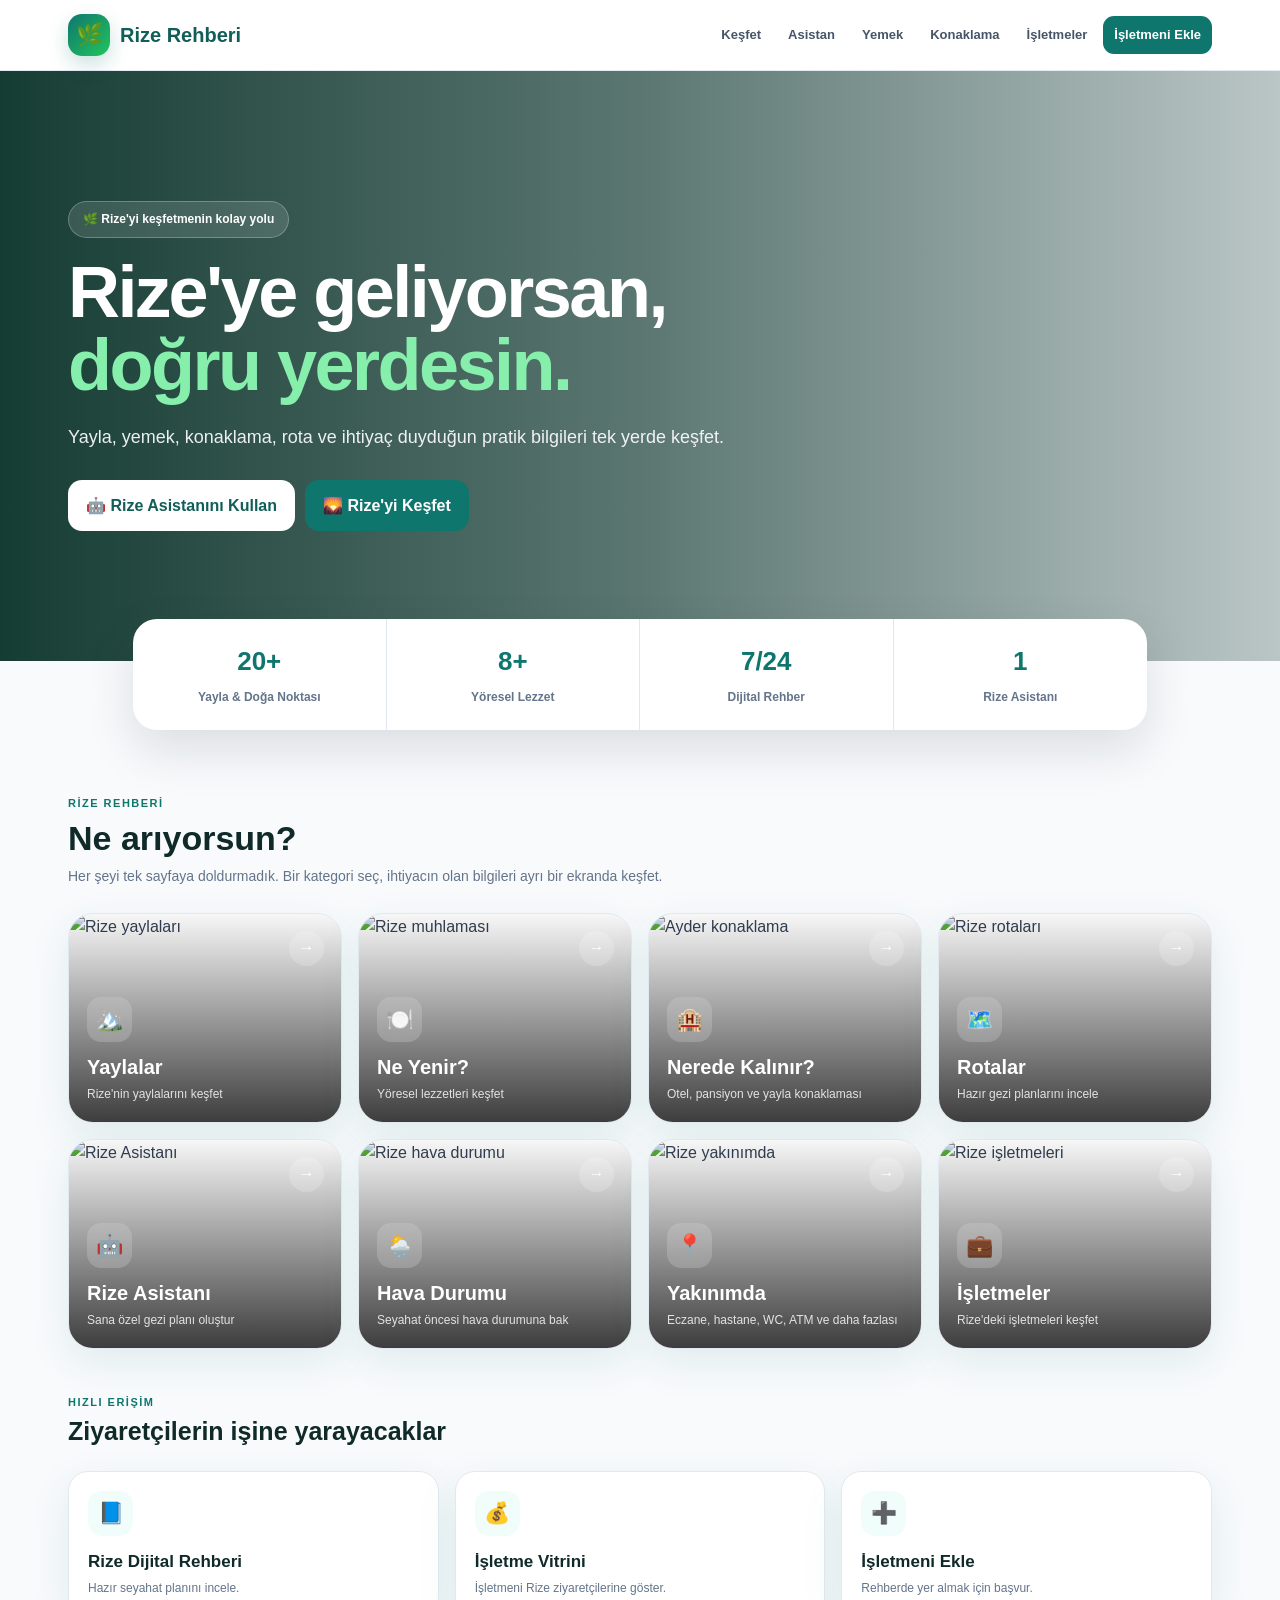
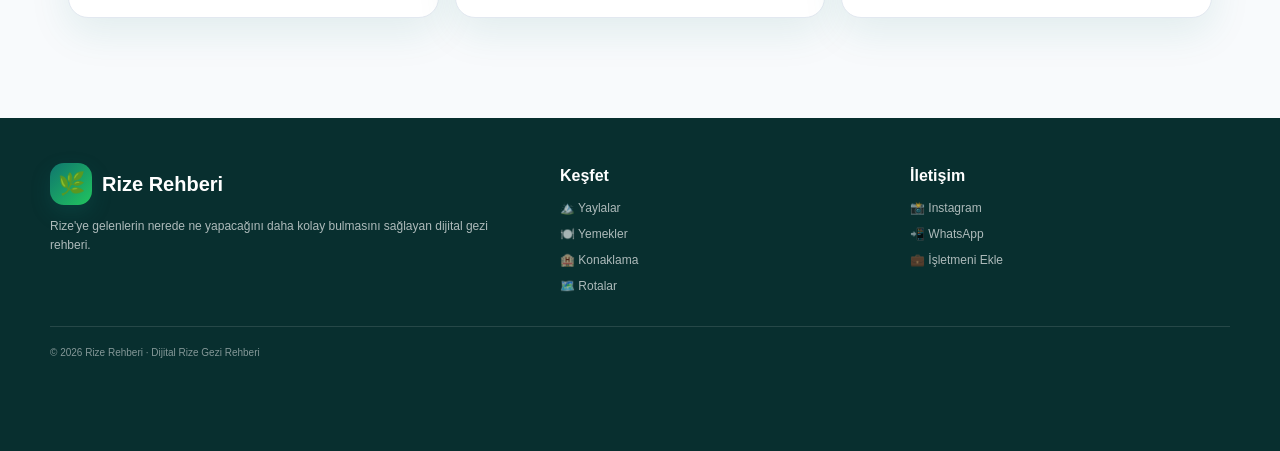
==== rize.html @ 08ef0ce2 "Upgrade Rize Asistanı to version 3.0" ====
<!DOCTYPE html>
<html lang="tr">
<head>
  <!-- Google Analytics -->
<script async src="https://www.googletagmanager.com/gtag/js?id=G-T294CFYSNF"></script>
<script>
  window.dataLayer = window.dataLayer || [];
  function gtag(){dataLayer.push(arguments);}
  gtag('js', new Date());

  gtag('config', 'G-T294CFYSNF');
</script>
<!-- Google Analytics Son -->
<meta charset="UTF-8">
<meta name="viewport" content="width=device-width, initial-scale=1.0, maximum-scale=1.0, user-scalable=no">
<meta name="theme-color" content="#0f766e">
<meta name="description" content="Rize Rehberi - Yaylalar, yöresel yemekler, konaklama, rotalar, hava durumu ve Rize Asistanı.">
<title>Rize Rehberi | Rize'yi Keşfet</title>

<style>
:root{
  --green:#0f766e;
  --green2:#115e59;
  --green3:#14b8a6;
  --light:#f0fdfa;
  --dark:#102a2a;
  --text:#334155;
  --muted:#64748b;
  --white:#fff;
  --orange:#f59e0b;
  --red:#ef4444;
  --blue:#2563eb;
  --border:#e2e8f0;
  --shadow:0 14px 40px rgba(15,118,110,.10);
  --shadow2:0 20px 60px rgba(15,23,42,.15);
  --radius:24px;
}

*{
  box-sizing:border-box;
  margin:0;
  padding:0;
}

html,
body{
  width:100%;
  max-width:100%;
  overflow-x:hidden;
  scroll-behavior:smooth;
}

body{
  font-family:Inter,Arial,Helvetica,sans-serif;
  background:#f8fafc;
  color:var(--text);
  line-height:1.6;
}

img{
  max-width:100%;
  display:block;
}

button,
input,
select,
textarea{
  font:inherit;
}

button{
  cursor:pointer;
}

a{
  text-decoration:none;
  color:inherit;
}

/* ================= HEADER ================= */

.header{
  position:sticky;
  top:0;
  z-index:1000;
  background:rgba(255,255,255,.96);
  backdrop-filter:blur(16px);
  border-bottom:1px solid rgba(226,232,240,.9);
}

.nav{
  max-width:1180px;
  margin:auto;
  min-height:70px;
  padding:0 18px;
  display:flex;
  align-items:center;
  justify-content:space-between;
  gap:15px;
}

.logo{
  display:flex;
  align-items:center;
  gap:10px;
  font-weight:900;
  font-size:20px;
  color:var(--green2);
  white-space:nowrap;
}

.logo-icon{
  width:42px;
  height:42px;
  border-radius:14px;
  display:grid;
  place-items:center;
  color:#fff;
  font-size:22px;
  background:linear-gradient(135deg,#0f766e,#22c55e);
  box-shadow:0 8px 20px rgba(15,118,110,.22);
}

.nav-links{
  display:flex;
  align-items:center;
  gap:5px;
}

.nav-links a{
  padding:9px 11px;
  border-radius:11px;
  font-size:13px;
  font-weight:800;
  color:#475569;
}

.nav-links a:hover{
  background:#f0fdfa;
  color:var(--green);
}

.nav-cta{
  background:var(--green)!important;
  color:#fff!important;
}

/* ================= HERO ================= */

.hero{
  min-height:590px;
  position:relative;
  display:flex;
  align-items:center;
  background:
    linear-gradient(90deg,rgba(2,44,34,.92),rgba(2,44,34,.64),rgba(2,44,34,.25)),
    url("https://commons.wikimedia.org/wiki/Special:FilePath/Rize-pokut-yaylas%C4%B1.jpg?width=1800")
    center/cover no-repeat;
  color:#fff;
}

.hero-inner{
  width:100%;
  max-width:1180px;
  margin:auto;
  padding:85px 18px;
}

.hero-content{
  max-width:760px;
}

.hero-badge{
  display:inline-flex;
  align-items:center;
  gap:8px;
  background:rgba(255,255,255,.13);
  border:1px solid rgba(255,255,255,.25);
  padding:8px 14px;
  border-radius:999px;
  font-size:12px;
  font-weight:900;
  margin-bottom:18px;
  backdrop-filter:blur(10px);
}

.hero h1{
  font-size:clamp(40px,6vw,72px);
  line-height:1.02;
  margin-bottom:20px;
  letter-spacing:-2.5px;
}

.hero h1 span{
  color:#86efac;
}

.hero p{
  font-size:18px;
  max-width:670px;
  color:rgba(255,255,255,.91);
  margin-bottom:28px;
}

.hero-buttons{
  display:flex;
  flex-wrap:wrap;
  gap:10px;
}

.btn{
  border:0;
  border-radius:14px;
  padding:13px 18px;
  font-weight:850;
  transition:.2s;
  display:inline-flex;
  align-items:center;
  justify-content:center;
  gap:7px;
}

.btn:hover{
  transform:translateY(-2px);
}

.btn-primary{
  background:#fff;
  color:var(--green2);
}

.btn-green{
  background:var(--green);
  color:#fff;
}

.btn-dark{
  background:#102a2a;
  color:#fff;
}

.btn-orange{
  background:var(--orange);
  color:#fff;
}

.btn-blue{
  background:var(--blue);
  color:#fff;
}

.btn-outline{
  background:#fff;
  border:1px solid var(--border);
  color:#334155;
}

.btn-small{
  padding:9px 12px;
  font-size:12px;
  border-radius:10px;
}

/* ================= STATS ================= */

.stats{
  max-width:1050px;
  margin:-42px auto 0;
  position:relative;
  z-index:5;
  padding:0 18px;
}

.stats-grid{
  display:grid;
  grid-template-columns:repeat(4,1fr);
  background:#fff;
  border-radius:24px;
  box-shadow:0 20px 50px rgba(15,23,42,.12);
  overflow:hidden;
}

.stat{
  padding:22px 15px;
  text-align:center;
  border-right:1px solid var(--border);
}

.stat:last-child{
  border-right:0;
}

.stat strong{
  display:block;
  font-size:26px;
  color:var(--green);
}

.stat span{
  font-size:12px;
  color:var(--muted);
  font-weight:750;
}

/* ================= MAIN ================= */

.main{
  max-width:1180px;
  margin:auto;
  padding:65px 18px 100px;
}

.section-head{
  margin-bottom:25px;
}

.kicker{
  color:var(--green);
  font-weight:900;
  text-transform:uppercase;
  letter-spacing:1.5px;
  font-size:11px;
  margin-bottom:7px;
}

.section-title{
  font-size:34px;
  line-height:1.1;
  color:var(--dark);
  margin-bottom:8px;
}

.section-subtitle{
  color:var(--muted);
  max-width:700px;
  font-size:14px;
}

/* ================= CATEGORY DASHBOARD ================= */

.category-grid{
  display:grid;
  grid-template-columns:repeat(4,1fr);
  gap:16px;
}

.category-card{
  position:relative;
  min-height:210px;
  border:1px solid var(--border);
  background:#fff;
  border-radius:25px;
  overflow:hidden;
  cursor:pointer;
  box-shadow:var(--shadow);
  transition:.25s;
}

.category-card:hover{
  transform:translateY(-5px);
  box-shadow:var(--shadow2);
}

.category-card-image{
  position:absolute;
  inset:0;
}

.category-card-image img{
  width:100%;
  height:100%;
  object-fit:cover;
  transition:.4s;
}

.category-card:hover img{
  transform:scale(1.05);
}

.category-overlay{
  position:absolute;
  inset:0;
  background:linear-gradient(
    180deg,
    rgba(0,0,0,.03),
    rgba(0,0,0,.76)
  );
}

.category-content{
  position:absolute;
  left:18px;
  right:18px;
  bottom:17px;
  color:#fff;
  z-index:2;
}

.category-icon{
  width:45px;
  height:45px;
  border-radius:14px;
  display:grid;
  place-items:center;
  background:rgba(255,255,255,.17);
  backdrop-filter:blur(8px);
  font-size:22px;
  margin-bottom:9px;
}

.category-content h3{
  font-size:20px;
  margin-bottom:2px;
}

.category-content p{
  font-size:12px;
  color:rgba(255,255,255,.83);
}

.category-arrow{
  position:absolute;
  right:17px;
  top:17px;
  width:35px;
  height:35px;
  border-radius:50%;
  display:grid;
  place-items:center;
  background:rgba(255,255,255,.18);
  color:#fff;
  z-index:3;
}

/* ================= QUICK CARDS ================= */

.quick-grid{
  display:grid;
  grid-template-columns:repeat(3,1fr);
  gap:16px;
  margin-top:16px;
}

.quick-card{
  background:#fff;
  border:1px solid var(--border);
  border-radius:20px;
  padding:19px;
  cursor:pointer;
  box-shadow:var(--shadow);
  transition:.2s;
}

.quick-card:hover{
  transform:translateY(-3px);
}

.quick-icon{
  width:45px;
  height:45px;
  border-radius:14px;
  display:grid;
  place-items:center;
  background:var(--light);
  font-size:21px;
  margin-bottom:12px;
}

.quick-card h3{
  color:var(--dark);
  font-size:17px;
  margin-bottom:4px;
}

.quick-card p{
  color:var(--muted);
  font-size:12px;
}

/* ================= MODAL ================= */

.modal{
  display:none;
  position:fixed;
  inset:0;
  z-index:5000;
  background:rgba(2,6,23,.76);
  padding:18px;
  align-items:center;
  justify-content:center;
}

.modal.active{
  display:flex;
}

.modal-box{
  width:min(1050px,100%);
  max-height:92vh;
  overflow:auto;
  background:#f8fafc;
  border-radius:28px;
  position:relative;
  box-shadow:0 30px 100px rgba(0,0,0,.3);
}

.modal-top{
  position:sticky;
  top:0;
  z-index:10;
  background:rgba(255,255,255,.96);
  backdrop-filter:blur(12px);
  border-bottom:1px solid var(--border);
  padding:15px 18px;
  display:flex;
  align-items:center;
  justify-content:space-between;
  gap:10px;
}

.modal-top-left{
  display:flex;
  align-items:center;
  gap:10px;
}

.modal-top h2{
  color:var(--dark);
  font-size:20px;
}

.modal-close{
  width:40px;
  height:40px;
  border:0;
  background:#f1f5f9;
  border-radius:50%;
  font-size:21px;
}

.modal-back{
  width:40px;
  height:40px;
  border:0;
  background:var(--light);
  color:var(--green2);
  border-radius:50%;
  font-size:18px;
}

.modal-content{
  padding:25px;
}

.modal-intro{
  margin-bottom:20px;
}

.modal-intro p{
  color:var(--muted);
  font-size:13px;
}

/* ================= INNER GRIDS ================= */

.inner-grid{
  display:grid;
  grid-template-columns:repeat(3,1fr);
  gap:16px;
}

.inner-grid.four{
  grid-template-columns:repeat(4,1fr);
}

.item-card{
  background:#fff;
  border:1px solid var(--border);
  border-radius:20px;
  overflow:hidden;
  box-shadow:0 8px 25px rgba(15,23,42,.06);
  cursor:pointer;
  transition:.22s;
}

.item-card:hover{
  transform:translateY(-3px);
  box-shadow:0 15px 35px rgba(15,23,42,.11);
}

.item-image{
  height:185px;
  background:#e2e8f0;
  overflow:hidden;
}

.item-image img{
  width:100%;
  height:100%;
  object-fit:cover;
}

.item-body{
  padding:15px;
}

.item-location{
  color:var(--green);
  font-weight:850;
  font-size:11px;
  margin-bottom:3px;
}

.item-title{
  color:var(--dark);
  font-size:17px;
  font-weight:900;
  margin-bottom:5px;
}

.item-text{
  color:var(--muted);
  font-size:12px;
}

.item-meta{
  display:flex;
  flex-wrap:wrap;
  gap:6px;
  margin-top:10px;
}

.tag{
  display:inline-flex;
  align-items:center;
  gap:4px;
  padding:5px 8px;
  border-radius:999px;
  background:#f0fdfa;
  color:var(--green2);
  font-size:10px;
  font-weight:850;
}

.item-button{
  margin-top:12px;
}

/* ================= DETAIL ================= */

.detail-image{
  width:100%;
  height:390px;
  object-fit:cover;
  border-radius:20px;
  margin-bottom:20px;
}

.detail-title{
  font-size:31px;
  color:var(--dark);
  line-height:1.1;
  margin-bottom:7px;
}

.detail-location{
  color:var(--green);
  font-weight:850;
  font-size:13px;
  margin-bottom:15px;
}

.detail-text{
  color:var(--muted);
  font-size:14px;
  margin-bottom:15px;
}

.detail-box{
  background:#f8fafc;
  border:1px solid var(--border);
  border-radius:17px;
  padding:15px;
  margin:15px 0;
}

.detail-box strong{
  display:block;
  color:var(--dark);
  margin-bottom:4px;
}

.detail-box span{
  color:var(--muted);
  font-size:13px;
}

.detail-actions{
  display:flex;
  flex-wrap:wrap;
  gap:9px;
  margin-top:18px;
}

/* ================= ASSISTANT ================= */

.assistant-wrap{
  background:linear-gradient(135deg,#062e2a,#115e59);
  border-radius:24px;
  padding:25px;
  color:#fff;
}

.assistant-head{
  display:flex;
  align-items:center;
  gap:13px;
  margin-bottom:22px;
}

.ai-icon{
  width:55px;
  height:55px;
  border-radius:18px;
  background:#fff;
  color:var(--green);
  display:grid;
  place-items:center;
  font-size:24px;
}

.assistant-head h3{
  font-size:23px;
}

.assistant-head p{
  color:rgba(255,255,255,.72);
  font-size:12px;
}

.assistant-step{
  display:none;
}

.assistant-step.active{
  display:block;
}

.assistant-step h4{
  font-size:20px;
  margin-bottom:15px;
}

.choice-grid{
  display:grid;
  grid-template-columns:repeat(3,1fr);
  gap:9px;
}

.choice{
  border:1px solid rgba(255,255,255,.18);
  background:rgba(255,255,255,.07);
  color:#fff;
  border-radius:14px;
  padding:14px;
  text-align:left;
  font-weight:800;
}

.choice:hover,
.choice.selected{
  background:#fff;
  color:var(--green2);
}

.assistant-controls{
  display:flex;
  justify-content:space-between;
  gap:10px;
  margin-top:20px;
}

.result-box{
  background:#fff;
  color:var(--text);
  border-radius:20px;
  padding:20px;
}

.result-box h4{
  color:var(--green2);
  font-size:21px;
  margin-bottom:8px;
}

.result-list{
  display:grid;
  gap:9px;
  margin:15px 0;
}

.result-item{
  padding:12px 14px;
  background:#f8fafc;
  border-radius:12px;
  border-left:4px solid var(--green);
}

.result-item strong{
  display:block;
  color:var(--dark);
  margin-bottom:2px;
}

.result-item span{
  color:var(--muted);
  font-size:12px;
}

/* ================= ROUTES ================= */

.route-grid{
  display:grid;
  grid-template-columns:repeat(3,1fr);
  gap:15px;
}

.route-card{
  background:#fff;
  border:1px solid var(--border);
  border-radius:20px;
  padding:20px;
  cursor:pointer;
  transition:.2s;
  box-shadow:var(--shadow);
}

.route-card:hover{
  transform:translateY(-3px);
}

.route-icon{
  width:52px;
  height:52px;
  border-radius:16px;
  background:var(--light);
  display:grid;
  place-items:center;
  font-size:25px;
  margin-bottom:13px;
}

.route-card h3{
  color:var(--dark);
  font-size:18px;
  margin-bottom:5px;
}

.route-card p{
  color:var(--muted);
  font-size:12px;
}

/* ================= WEATHER ================= */

.weather-box{
  background:#fff;
  border:1px solid var(--border);
  border-radius:22px;
  padding:22px;
}

.weather-current{
  display:flex;
  align-items:center;
  justify-content:space-between;
  gap:20px;
  margin-bottom:18px;
}

.weather-temp{
  font-size:50px;
  font-weight:900;
  color:var(--green);
}

.weather-days{
  display:grid;
  grid-template-columns:repeat(7,1fr);
  gap:7px;
}

.weather-day{
  background:#f8fafc;
  border-radius:13px;
  padding:12px 6px;
  text-align:center;
  font-size:11px;
}

.weather-day strong{
  display:block;
  font-size:17px;
  color:var(--dark);
}

/* ================= BUSINESS ================= */

.business-grid{
  display:grid;
  grid-template-columns:repeat(3,1fr);
  gap:15px;
}

.business-card{
  background:#fff;
  border:1px solid var(--border);
  border-radius:20px;
  padding:19px;
  cursor:pointer;
  position:relative;
  transition:.2s;
}

.business-card:hover{
  transform:translateY(-3px);
}

.business-badge{
  position:absolute;
  top:13px;
  right:13px;
  background:#fef3c7;
  color:#92400e;
  padding:5px 8px;
  border-radius:999px;
  font-size:9px;
  font-weight:900;
}

.business-logo{
  width:58px;
  height:58px;
  border-radius:17px;
  display:grid;
  place-items:center;
  background:#ccfbf1;
  font-size:25px;
  margin-bottom:12px;
}

.business-card h3{
  color:var(--dark);
  font-size:18px;
  margin-bottom:4px;
}

.business-card p{
  color:var(--muted);
  font-size:12px;
}

/* ================= PRICING ================= */

.pricing{
  display:grid;
  grid-template-columns:repeat(3,1fr);
  gap:15px;
}

.price-card{
  background:#fff;
  border:1px solid var(--border);
  border-radius:22px;
  padding:24px;
  position:relative;
  box-shadow:var(--shadow);
}

.price-card.featured{
  border:2px solid var(--green);
}

.price-badge{
  position:absolute;
  top:-11px;
  right:17px;
  background:var(--green);
  color:#fff;
  padding:5px 11px;
  border-radius:999px;
  font-size:9px;
  font-weight:900;
}

.price-name{
  font-size:20px;
  font-weight:900;
  color:var(--dark);
}

.price{
  font-size:35px;
  font-weight:900;
  color:var(--green);
  margin:8px 0;
}

.price small{
  font-size:12px;
  color:var(--muted);
}

.price-description{
  color:var(--muted);
  font-size:12px;
}

.price-list{
  list-style:none;
  margin:17px 0;
}

.price-list li{
  padding:7px 0;
  border-bottom:1px solid #f1f5f9;
  font-size:12px;
}

.price-list li::before{
  content:"✓";
  color:var(--green);
  font-weight:900;
  margin-right:7px;
}

/* ================= BUSINESS FORM ================= */

.form-box{
  background:#fff;
  border-radius:22px;
  padding:23px;
  border:1px solid var(--border);
}

.form-grid{
  display:grid;
  grid-template-columns:1fr 1fr;
  gap:13px;
}

.form-group{
  display:flex;
  flex-direction:column;
  gap:5px;
}

.form-group.full{
  grid-column:1/-1;
}

.form-group label{
  font-size:12px;
  font-weight:850;
  color:#475569;
}

.form-group input,
.form-group select,
.form-group textarea{
  width:100%;
  border:1px solid var(--border);
  border-radius:11px;
  padding:11px 13px;
  outline:none;
  background:#fff;
}

.form-group input:focus,
.form-group select:focus,
.form-group textarea:focus{
  border-color:var(--green);
  box-shadow:0 0 0 3px rgba(15,118,110,.08);
}

.form-note{
  background:#f0fdfa;
  color:#115e59;
  border-radius:12px;
  padding:11px 13px;
  font-size:11px;
  margin-bottom:16px;
}

/* ================= NEARBY ================= */

.nearby-box{
  background:#fff;
  border-radius:22px;
  padding:22px;
  border:1px solid var(--border);
}

.nearby-actions{
  display:flex;
  flex-wrap:wrap;
  gap:8px;
  margin:17px 0;
}

.nearby-results{
  display:grid;
  grid-template-columns:repeat(3,1fr);
  gap:10px;
}

.nearby-item{
  padding:14px;
  background:#f8fafc;
  border-radius:15px;
}

.nearby-item strong{
  display:block;
  color:var(--dark);
  font-size:13px;
}

.nearby-item span{
  font-size:11px;
  color:var(--muted);
}

/* ================= DIGITAL ================= */

.digital-box{
  background:linear-gradient(135deg,#fff7ed,#fffbeb);
  border:1px solid #fed7aa;
  border-radius:22px;
  padding:22px;
}

.digital-cover{
  min-height:270px;
  border-radius:18px;
  display:flex;
  flex-direction:column;
  justify-content:flex-end;
  padding:25px;
  color:#fff;
  background:
    linear-gradient(180deg,rgba(0,0,0,.05),rgba(0,0,0,.75)),
    url("https://commons.wikimedia.org/wiki/Special:FilePath/Elevit%20Yaylas%C4%B1.jpg?width=1200")
    center/cover;
}

.digital-cover strong{
  font-size:27px;
  line-height:1.05;
}

.digital-info{
  padding-top:20px;
}

.digital-info h3{
  color:var(--dark);
  font-size:25px;
  margin-bottom:7px;
}

.digital-info p{
  color:var(--muted);
  font-size:13px;
}

.digital-features{
  display:grid;
  grid-template-columns:1fr 1fr;
  gap:8px;
  margin:15px 0;
}

.digital-feature{
  background:#fff;
  border-radius:11px;
  padding:10px;
  font-size:11px;
  font-weight:800;
}

/* ================= FOOTER ================= */

.footer{
  background:#082f2f;
  color:#fff;
  padding:45px 18px 90px;
}

.footer-inner{
  max-width:1180px;
  margin:auto;
  display:grid;
  grid-template-columns:1.5fr 1fr 1fr;
  gap:30px;
}

.footer h3{
  margin-bottom:10px;
  font-size:16px;
}

.footer p,
.footer a{
  color:rgba(255,255,255,.67);
  font-size:12px;
}

.footer-links{
  display:grid;
  gap:7px;
}

.footer-bottom{
  max-width:1180px;
  margin:30px auto 0;
  padding-top:18px;
  border-top:1px solid rgba(255,255,255,.12);
  color:rgba(255,255,255,.5);
  font-size:10px;
}

/* ================= TOAST ================= */

.toast{
  position:fixed;
  left:50%;
  bottom:85px;
  transform:translate(-50%,25px);
  background:#102a2a;
  color:#fff;
  padding:12px 17px;
  border-radius:13px;
  z-index:7000;
  opacity:0;
  pointer-events:none;
  transition:.3s;
  font-size:12px;
  font-weight:750;
  max-width:90%;
  text-align:center;
}

.toast.show{
  opacity:1;
  transform:translate(-50%,0);
}

/* ================= MOBILE NAV ================= */

.mobile-nav{
  display:none;
  position:fixed;
  bottom:0;
  left:0;
  right:0;
  z-index:4000;
  background:rgba(255,255,255,.97);
  border-top:1px solid var(--border);
  box-shadow:0 -8px 25px rgba(15,23,42,.08);
  padding:7px 5px calc(7px + env(safe-area-inset-bottom));
}

.mobile-nav a{
  flex:1;
  text-align:center;
  color:#64748b;
  font-size:9px;
  font-weight:850;
}

.mobile-nav span{
  display:block;
  font-size:19px;
  line-height:22px;
}

/* ================= RESPONSIVE ================= */

@media(max-width:1000px){

  .category-grid{
    grid-template-columns:repeat(2,1fr);
  }

  .inner-grid,
  .inner-grid.four{
    grid-template-columns:repeat(2,1fr);
  }

  .route-grid{
    grid-template-columns:repeat(2,1fr);
  }

  .pricing{
    grid-template-columns:1fr;
  }

  .business-grid{
    grid-template-columns:repeat(2,1fr);
  }

  .nearby-results{
    grid-template-columns:repeat(2,1fr);
  }
}

@media(max-width:760px){

  .nav{
    min-height:62px;
    padding:0 13px;
  }

  .logo{
    font-size:17px;
  }

  .logo-icon{
    width:36px;
    height:36px;
    border-radius:11px;
  }

  .nav-links{
    display:none;
  }

  .hero{
    min-height:545px;
    background-position:center;
  }

  .hero-inner{
    padding:60px 17px;
  }

  .hero h1{
    font-size:42px;
    letter-spacing:-1.5px;
  }

  .hero p{
    font-size:15px;
  }

  .hero-buttons{
    display:grid;
    grid-template-columns:1fr;
  }

  .stats{
    margin:-32px 10px 0;
    padding:0;
  }

  .stats-grid{
    grid-template-columns:1fr 1fr;
  }

  .stat{
    padding:16px 7px;
  }

  .stat:nth-child(2){
    border-right:0;
  }

  .stat strong{
    font-size:22px;
  }

  .main{
    padding:50px 13px 90px;
  }

  .section-title{
    font-size:27px;
  }

  .category-grid{
    grid-template-columns:1fr 1fr;
    gap:10px;
  }

  .category-card{
    min-height:180px;
    border-radius:20px;
  }

  .category-content{
    left:13px;
    right:13px;
    bottom:13px;
  }

  .category-icon{
    width:39px;
    height:39px;
    border-radius:12px;
    font-size:19px;
  }

  .category-content h3{
    font-size:16px;
  }

  .category-content p{
    font-size:10px;
  }

  .category-arrow{
    width:31px;
    height:31px;
    top:11px;
    right:11px;
  }

  .quick-grid{
    grid-template-columns:1fr;
  }

  .modal{
    padding:0;
    align-items:flex-end;
  }

  .modal-box{
    width:100%;
    max-height:94vh;
    border-radius:25px 25px 0 0;
  }

  .modal-content{
    padding:17px;
  }

  .inner-grid,
  .inner-grid.four{
    grid-template-columns:1fr;
  }

  .route-grid{
    grid-template-columns:1fr;
  }

  .business-grid{
    grid-template-columns:1fr;
  }

  .nearby-results{
    grid-template-columns:1fr;
  }

  .detail-image{
    height:245px;
  }

  .detail-title{
    font-size:26px;
  }

  .choice-grid{
    grid-template-columns:1fr 1fr;
  }

  .assistant-wrap{
    padding:18px;
    border-radius:20px;
  }

  .weather-days{
    display:flex;
    overflow-x:auto;
  }

  .weather-day{
    min-width:80px;
  }

  .form-grid{
    grid-template-columns:1fr;
  }

  .form-group.full{
    grid-column:auto;
  }

  .digital-features{
    grid-template-columns:1fr;
  }

  .footer-inner{
    grid-template-columns:1fr;
  }

  .mobile-nav{
    display:flex;
  }

  body{
    padding-bottom:68px;
  }
}

@media(max-width:400px){

  .hero h1{
    font-size:37px;
  }

  .category-grid{
    grid-template-columns:1fr 1fr;
  }

  .category-card{
    min-height:165px;
  }

  .choice-grid{
    grid-template-columns:1fr;
  }

  .btn{
    width:100%;
  }

  .detail-actions .btn{
    width:auto;
    flex:1;
  }
}
</style>
</head>

<body>

<!-- ================= HEADER ================= -->

<header class="header">

  <nav class="nav">

    <a href="#" class="logo" onclick="goHome(event)">
      <span class="logo-icon">🌿</span>
      <span>Rize Rehberi</span>
    </a>

    <div class="nav-links">

      <a href="#" onclick="openPanel('discover',event)">Keşfet</a>
      <a href="#" onclick="openPanel('assistant',event)">Asistan</a>
      <a href="#" onclick="openPanel('food',event)">Yemek</a>
      <a href="#" onclick="openPanel('stay',event)">Konaklama</a>
      <a href="#" onclick="openPanel('business',event)">İşletmeler</a>
      <a href="#" class="nav-cta" onclick="openPanel('addBusiness',event)">
        İşletmeni Ekle
      </a>

    </div>

  </nav>

</header>


<!-- ================= HERO ================= -->

<section class="hero">

  <div class="hero-inner">

    <div class="hero-content">

      <div class="hero-badge">
        🌿 Rize'yi keşfetmenin kolay yolu
      </div>

      <h1>
        Rize'ye geliyorsan,
        <span>doğru yerdesin.</span>
      </h1>

      <p>
        Yayla, yemek, konaklama, rota ve ihtiyaç duyduğun
        pratik bilgileri tek yerde keşfet.
      </p>

      <div class="hero-buttons">

        <button class="btn btn-primary" onclick="openPanel('assistant')">
          🤖 Rize Asistanını Kullan
        </button>

        <button class="btn btn-green" onclick="openPanel('discover')">
          🌄 Rize'yi Keşfet
        </button>

      </div>

    </div>

  </div>

</section>


<!-- ================= STATS ================= -->

<div class="stats">

  <div class="stats-grid">

    <div class="stat">
      <strong>20+</strong>
      <span>Yayla & Doğa Noktası</span>
    </div>

    <div class="stat">
      <strong>8+</strong>
      <span>Yöresel Lezzet</span>
    </div>

    <div class="stat">
      <strong>7/24</strong>
      <span>Dijital Rehber</span>
    </div>

    <div class="stat">
      <strong>1</strong>
      <span>Rize Asistanı</span>
    </div>

  </div>

</div>


<!-- ================= ANA SAYFA ================= -->

<main class="main">

  <div class="section-head">

    <div class="kicker">Rize Rehberi</div>

    <h2 class="section-title">
      Ne arıyorsun?
    </h2>

    <p class="section-subtitle">
      Her şeyi tek sayfaya doldurmadık. Bir kategori seç,
      ihtiyacın olan bilgileri ayrı bir ekranda keşfet.
    </p>

  </div>


  <!-- ANA KATEGORİLER -->

  <div class="category-grid">

    <div class="category-card" onclick="openPanel('discover')">

      <div class="category-card-image">
        <img
          src="https://commons.wikimedia.org/wiki/Special:FilePath/Rize-pokut-yaylas%C4%B1.jpg?width=1200"
          alt="Rize yaylaları"
        >
      </div>

      <div class="category-overlay"></div>

      <div class="category-arrow">→</div>

      <div class="category-content">

        <div class="category-icon">🏔️</div>

        <h3>Yaylalar</h3>

        <p>
          Rize'nin yaylalarını keşfet
        </p>

      </div>

    </div>


    <div class="category-card" onclick="openPanel('food')">

      <div class="category-card-image">
        <img
          src="https://commons.wikimedia.org/wiki/Special:FilePath/Rize%20Muhlamas%C4%B1.jpg?width=1200"
          alt="Rize muhlaması"
        >
      </div>

      <div class="category-overlay"></div>

      <div class="category-arrow">→</div>

      <div class="category-content">

        <div class="category-icon">🍽️</div>

        <h3>Ne Yenir?</h3>

        <p>
          Yöresel lezzetleri keşfet
        </p>

      </div>

    </div>


    <div class="category-card" onclick="openPanel('stay')">

      <div class="category-card-image">
        <img
          src="https://commons.wikimedia.org/wiki/Special:FilePath/2024-02-25%20Ayder%201.jpg?width=1200"
          alt="Ayder konaklama"
        >
      </div>

      <div class="category-overlay"></div>

      <div class="category-arrow">→</div>

      <div class="category-content">

        <div class="category-icon">🏨</div>

        <h3>Nerede Kalınır?</h3>

        <p>
          Otel, pansiyon ve yayla konaklaması
        </p>

      </div>

    </div>


    <div class="category-card" onclick="openPanel('routes')">

      <div class="category-card-image">
        <img
          src="https://commons.wikimedia.org/wiki/Special:FilePath/Elevit%20Yaylas%C4%B1.jpg?width=1200"
          alt="Rize rotaları"
        >
      </div>

      <div class="category-overlay"></div>

      <div class="category-arrow">→</div>

      <div class="category-content">

        <div class="category-icon">🗺️</div>

        <h3>Rotalar</h3>

        <p>
          Hazır gezi planlarını incele
        </p>

      </div>

    </div>


    <div class="category-card" onclick="openPanel('assistant')">

      <div class="category-card-image">
        <img
          src="https://commons.wikimedia.org/wiki/Special:FilePath/Amlakit.jpg?width=1200"
          alt="Rize Asistanı"
        >
      </div>

      <div class="category-overlay"></div>

      <div class="category-arrow">→</div>

      <div class="category-content">

        <div class="category-icon">🤖</div>

        <h3>Rize Asistanı</h3>

        <p>
          Sana özel gezi planı oluştur
        </p>

      </div>

    </div>


    <div class="category-card" onclick="openPanel('weather')">

      <div class="category-card-image">
        <img
          src="https://commons.wikimedia.org/wiki/Special:FilePath/Kavron%20G%C3%B6ller%20B%C3%B6lgesi.jpg?width=1200"
          alt="Rize hava durumu"
        >
      </div>

      <div class="category-overlay"></div>

      <div class="category-arrow">→</div>

      <div class="category-content">

        <div class="category-icon">🌦️</div>

        <h3>Hava Durumu</h3>

        <p>
          Seyahat öncesi hava durumuna bak
        </p>

      </div>

    </div>


    <div class="category-card" onclick="openPanel('nearby')">

      <div class="category-card-image">
        <img
          src="https://commons.wikimedia.org/wiki/Special:FilePath/2024-02-25%20Ayder%202.jpg?width=1200"
          alt="Rize yakınımda"
        >
      </div>

      <div class="category-overlay"></div>

      <div class="category-arrow">→</div>

      <div class="category-content">

        <div class="category-icon">📍</div>

        <h3>Yakınımda</h3>

        <p>
          Eczane, hastane, WC, ATM ve daha fazlası
        </p>

      </div>

    </div>


    <div class="category-card" onclick="openPanel('business')">

      <div class="category-card-image">
        <img
          src="https://commons.wikimedia.org/wiki/Special:FilePath/Sal%20Yaylas%C4%B1.jpg?width=1200"
          alt="Rize işletmeleri"
        >
      </div>

      <div class="category-overlay"></div>

      <div class="category-arrow">→</div>

      <div class="category-content">

        <div class="category-icon">💼</div>

        <h3>İşletmeler</h3>

        <p>
          Rize'deki işletmeleri keşfet
        </p>

      </div>

    </div>

  </div>


  <!-- HIZLI ERİŞİM -->

  <div style="margin-top:45px;">

    <div class="section-head">

      <div class="kicker">Hızlı erişim</div>

      <h2 class="section-title" style="font-size:25px;">
        Ziyaretçilerin işine yarayacaklar
      </h2>

    </div>

    <div class="quick-grid">

      <div class="quick-card" onclick="openPanel('digital')">

        <div class="quick-icon">📘</div>

        <h3>Rize Dijital Rehberi</h3>

        <p>
          Hazır seyahat planını incele.
        </p>

      </div>


      <div class="quick-card" onclick="openPanel('packages')">

        <div class="quick-icon">💰</div>

        <h3>İşletme Vitrini</h3>

        <p>
          İşletmeni Rize ziyaretçilerine göster.
        </p>

      </div>


      <div class="quick-card" onclick="openPanel('addBusiness')">

        <div class="quick-icon">➕</div>

        <h3>İşletmeni Ekle</h3>

        <p>
          Rehberde yer almak için başvur.
        </p>

      </div>

    </div>

  </div>

</main>


<!-- ================= FOOTER ================= -->

<footer class="footer">

  <div class="footer-inner">

    <div>

      <div class="logo" style="color:#fff;margin-bottom:12px;">
        <span class="logo-icon">🌿</span>
        <span>Rize Rehberi</span>
      </div>

      <p>
        Rize'ye gelenlerin nerede ne yapacağını daha kolay
        bulmasını sağlayan dijital gezi rehberi.
      </p>

    </div>


    <div>

      <h3>Keşfet</h3>

      <div class="footer-links">

        <a href="#" onclick="openPanel('discover',event)">
          🏔️ Yaylalar
        </a>

        <a href="#" onclick="openPanel('food',event)">
          🍽️ Yemekler
        </a>

        <a href="#" onclick="openPanel('stay',event)">
          🏨 Konaklama
        </a>

        <a href="#" onclick="openPanel('routes',event)">
          🗺️ Rotalar
        </a>

      </div>

    </div>


    <div>

      <h3>İletişim</h3>

      <div class="footer-links">

        <a
          href="https://www.instagram.com/malikkosephotographer/"
          target="_blank"
        >
          📸 Instagram
        </a>

        <a
          href="https://wa.me/905349329878"
          target="_blank"
        >
          📲 WhatsApp
        </a>

        <a
          href="#"
          onclick="openPanel('addBusiness',event)"
        >
          💼 İşletmeni Ekle
        </a>

      </div>

    </div>

  </div>


  <div class="footer-bottom">
    © 2026 Rize Rehberi · Dijital Rize Gezi Rehberi
  </div>

</footer>


<!-- ================= MOBİL NAV ================= -->

<nav class="mobile-nav">

  <a href="#" onclick="goHome(event)">
    <span>🌿</span>
    Keşfet
  </a>

  <a href="#" onclick="openPanel('assistant',event)">
    <span>🤖</span>
    Asistan
  </a>

  <a href="#" onclick="openPanel('food',event)">
    <span>🍽️</span>
    Yemek
  </a>

  <a href="#" onclick="openPanel('nearby',event)">
    <span>📍</span>
    Yakınımda
  </a>

  <a href="#" onclick="openPanel('addBusiness',event)">
    <span>💼</span>
    İşletme
  </a>

</nav>


<!-- ================= ANA MODAL ================= -->

<div class="modal" id="mainModal">

  <div class="modal-box">

    <div class="modal-top">

      <div class="modal-top-left">

        <button
          class="modal-back"
          id="modalBack"
          onclick="modalBack()"
          style="display:none;"
        >
          ←
        </button>

        <h2 id="modalTitle">
          Rize Rehberi
        </h2>

      </div>

      <button
        class="modal-close"
        onclick="closeModal()"
      >
        ×
      </button>

    </div>

    <div class="modal-content" id="modalContent"></div>

  </div>

</div>


<div class="toast" id="toast"></div>


<script>

/* =========================================================
   VERİLER
========================================================= */


/* ================= YAYLALAR ================= */

const plateaus = [

  {
    name:"Ayder Yaylası",
    location:"Çamlıhemşin",
    altitude:"1218 m",
    image:"https://commons.wikimedia.org/wiki/Special:FilePath/2024-02-25%20Ayder%201.jpg?width=1200",
    text:"Rize'nin en bilinen turizm merkezlerinden. Termal, doğa yürüyüşü, fotoğraf, konaklama ve çevre rotaları için önemli bir başlangıç noktası.",
    maps:"Ayder Yaylası Rize"
  },

  {
    name:"Pokut Yaylası",
    location:"Çamlıhemşin",
    altitude:"2032 m",
    image:"https://commons.wikimedia.org/wiki/Special:FilePath/Rize-pokut-yaylas%C4%B1.jpg?width=1200",
    text:"Geleneksel ahşap yayla evleri ve geniş vadi manzaralarıyla özellikle fotoğraf ve doğa gezileri için öne çıkan yüksek yayla.",
    maps:"Pokut Yaylası Rize"
  },

  {
    name:"Sal Yaylası",
    location:"Çamlıhemşin",
    altitude:"2002 m",
    image:"https://commons.wikimedia.org/wiki/Special:FilePath/Sal%20Yaylas%C4%B1.jpg?width=1200",
    text:"Pokut çevresinde yer alan, geleneksel yayla dokusunu görmek isteyenler için önemli duraklardan.",
    maps:"Sal Yaylası Rize"
  },

  {
    name:"Elevit Yaylası",
    location:"Çamlıhemşin",
    altitude:"1884 m",
    image:"https://commons.wikimedia.org/wiki/Special:FilePath/Elevit%20Yaylas%C4%B1.jpg?width=1200",
    text:"Ahşap yayla evleri ve doğal çevresiyle Rize'nin dikkat çeken yaylalarından biri.",
    maps:"Elevit Yaylası Rize"
  },

  {
    name:"Amlakit Yaylası",
    location:"Çamlıhemşin",
    altitude:"1993 m",
    image:"https://commons.wikimedia.org/wiki/Special:FilePath/Amlakit.jpg?width=1200",
    text:"Fırtına Vadisi'nin yükseklerinde bulunan Amlakit, yayla gezileri ve doğa fotoğrafçılığı için ilgi çekici.",
    maps:"Amlakit Yaylası Rize"
  },

  {
    name:"Samistal Yaylası",
    location:"Çamlıhemşin",
    altitude:"2450 m",
    image:"https://commons.wikimedia.org/wiki/Special:FilePath/Samistal.jpg?width=1200",
    text:"Taş mimarisi ve yüksek rakımlı doğal çevresiyle farklı bir yayla deneyimi sunar.",
    maps:"Samistal Yaylası Rize"
  },

  {
    name:"Palovit",
    location:"Çamlıhemşin",
    altitude:"2338 m",
    image:"https://commons.wikimedia.org/wiki/Special:FilePath/Palovit.jpg?width=1200",
    text:"Palovit çevresi özellikle şelale ve doğa rotalarıyla bilinir.",
    maps:"Palovit Rize"
  },

  {
    name:"Kavron",
    location:"Çamlıhemşin",
    altitude:"1953–2267 m",
    image:"https://commons.wikimedia.org/wiki/Special:FilePath/Kavron%20G%C3%B6ller%20B%C3%B6lgesi.jpg?width=1200",
    text:"Aşağı ve Yukarı Kavron çevresi yüksek dağ yürüyüşleri ve göl rotaları açısından önemli bir bölgedir.",
    maps:"Kavron Rize"
  },

  {
    name:"Hazindağ Yaylası",
    location:"Çamlıhemşin",
    altitude:"1967 m",
    image:"https://commons.wikimedia.org/wiki/Special:FilePath/Hazinda%C4%9F.jpg?width=1200",
    text:"Çamlıhemşin çevresindeki yüksek yayla rotalarından biridir.",
    maps:"Hazindağ Yaylası Rize"
  },

  {
    name:"Verçenik Yaylası",
    location:"Çamlıhemşin",
    altitude:"2618 m",
    image:"https://commons.wikimedia.org/wiki/Special:FilePath/Kackar.jpg?width=1200",
    text:"Yüksek dağlar ve trekking rotalarıyla daha maceralı Rize deneyimi arayanlara hitap eder.",
    maps:"Verçenik Rize"
  },

  {
    name:"Handüzü Yaylası",
    location:"Güneysu",
    altitude:"1790 m",
    image:"https://commons.wikimedia.org/wiki/Special:FilePath/Hand%C3%BCz%C3%BC%20Yaylas%C4%B1.jpg?width=1200",
    text:"Güneysu ilçesi sınırlarında bulunan yüksek yayla.",
    maps:"Handüzü Yaylası Rize"
  },

  {
    name:"Çağırankaya",
    location:"İkizdere",
    altitude:"2392 m",
    image:"https://commons.wikimedia.org/wiki/Special:FilePath/Rize%20%C4%B0kizdere.jpg?width=1200",
    text:"İkizdere çevresindeki yüksek rakımlı yayla ve doğa rotalarından.",
    maps:"Çağırankaya Rize"
  },

  {
    name:"Vaşa Yaylası",
    location:"İkizdere",
    altitude:"2643 m",
    image:"https://commons.wikimedia.org/wiki/Special:FilePath/Rize%20%C4%B0kizdere.jpg?width=1200",
    text:"İkizdere çevresinde yüksek rakımlı yayla rotalarından biri.",
    maps:"Vaşa Yaylası Rize"
  },

  {
    name:"Golezana Yaylası",
    location:"Ardeşen",
    altitude:"2230 m",
    image:"https://commons.wikimedia.org/wiki/Special:FilePath/Kackar.jpg?width=1200",
    text:"Ardeşen ilçesindeki yüksek yayla rotalarından.",
    maps:"Golezana Yaylası Rize"
  },

  {
    name:"Hacivanak Yaylası",
    location:"Çamlıhemşin",
    altitude:"2200–2450 m",
    image:"https://commons.wikimedia.org/wiki/Special:FilePath/Elevit%20Yaylas%C4%B1.jpg?width=1200",
    text:"Elevit üzerinden ulaşılabilen yüksek yayla ve yürüyüş rotalarından.",
    maps:"Hacivanak Rize"
  },

  {
    name:"Kito Yaylası",
    location:"Çamlıhemşin",
    altitude:"Yüksek yayla",
    image:"https://commons.wikimedia.org/wiki/Special:FilePath/Kackar.jpg?width=1200",
    text:"Çamlıhemşin çevresindeki yayla rotalarından biri.",
    maps:"Kito Yaylası Rize"
  },

  {
    name:"Aşağı Kavron",
    location:"Çamlıhemşin",
    altitude:"1953 m",
    image:"https://commons.wikimedia.org/wiki/Special:FilePath/Kavron%20G%C3%B6ller%20B%C3%B6lgesi.jpg?width=1200",
    text:"Kavron bölgesinin daha aşağı kesimindeki yayla yerleşimlerinden.",
    maps:"Aşağı Kavron Rize"
  },

  {
    name:"Yukarı Kavron",
    location:"Çamlıhemşin",
    altitude:"2267 m",
    image:"https://commons.wikimedia.org/wiki/Special:FilePath/Kavron%20G%C3%B6ller%20B%C3%B6lgesi.jpg?width=1200",
    text:"Kaçkarlar çevresindeki yüksek dağ rotalarına açılan önemli bölgelerden.",
    maps:"Yukarı Kavron Rize"
  },

  {
    name:"Ambarlı Yaylası",
    location:"Çayeli",
    altitude:"2429 m",
    image:"https://commons.wikimedia.org/wiki/Special:FilePath/Kackar.jpg?width=1200",
    text:"Çayeli çevresindeki yüksek rakımlı yayla rotalarından.",
    maps:"Ambarlı Yaylası Rize"
  }

];


/* ================= YEMEKLER ================= */

const foods = [

  {
    name:"Muhlama",
    image:"https://commons.wikimedia.org/wiki/Special:FilePath/Rize%20Muhlamas%C4%B1.jpg?width=1200",
    text:"Mısır unu, tereyağı ve yöresel peynirle hazırlanan Karadeniz mutfağının en bilinen sıcak lezzetlerinden.",
    places:"Rize merkez, Çayeli ve yöresel mutfak sunan işletmelerde aranabilir.",
    maps:"Muhlama Rize"
  },

  {
    name:"Hamsili Pilav",
    image:"https://commons.wikimedia.org/wiki/Special:FilePath/Hamsili%20pilav.jpg?width=1200",
    text:"Hamsi ve pirincin bir araya geldiği geleneksel Karadeniz yemeği.",
    places:"Yöresel Karadeniz mutfağı sunan restoranlarda, mevsim ve menüye göre bulunabilir.",
    maps:"Hamsili Pilav Rize"
  },

  {
    name:"Laz Böreği",
    image:"https://commons.wikimedia.org/wiki/Special:FilePath/Lazboregi.jpg?width=1200",
    text:"İnce hamur ve muhallebiyle hazırlanan, Rize ve Doğu Karadeniz mutfağıyla özdeşleşmiş tatlılardan.",
    places:"Yöresel restoranlar, pastaneler ve tatlı sunan işletmelerde aranabilir.",
    maps:"Laz Böreği Rize"
  },

  {
    name:"Pepeçura",
    image:"https://commons.wikimedia.org/wiki/Special:FilePath/Pepecura.JPG?width=1200",
    text:"Üzüm ve mısır unu / nişasta ile hazırlanan, Doğu Karadeniz'in karakteristik tatlılarından.",
    places:"Yöresel mutfak sunan restoranlarda ve bazı yerel işletmelerde bulunabilir.",
    maps:"Pepeçura Rize"
  },

  {
    name:"Mısır Ekmeği",
    image:"https://commons.wikimedia.org/wiki/Special:FilePath/M%C4%B1s%C4%B1r%20ekme%C4%9Fi.jpg?width=1200",
    text:"Karadeniz mutfağının klasik tamamlayıcılarından. Kahvaltı ve yöresel yemeklerle sıkça tercih edilir.",
    places:"Yöresel kahvaltı ve restoranlarda aranabilir.",
    maps:"Mısır Ekmeği Rize"
  },

  {
    name:"Hamsi Çeşitleri",
    image:"https://commons.wikimedia.org/wiki/Special:FilePath/Hamsi%20tava%20and%20salad.jpg?width=1200",
    text:"Rize ve Doğu Karadeniz mutfağında hamsi farklı tariflerle hazırlanır.",
    places:"Balık restoranlarında ve mevsimsel menülerde kontrol edilebilir.",
    maps:"Balık Restoranı Rize"
  },

  {
    name:"Rize Kavurması",
    image:"https://commons.wikimedia.org/wiki/Special:FilePath/Turkish%20kavurma.jpg?width=1200",
    text:"Rize mutfağında öne çıkan et yemeklerinden biri.",
    places:"Lokanta ve yöresel yemek sunan işletmelerde aranabilir.",
    maps:"Rize Kavurması"
  },

  {
    name:"Rize Çayı",
    image:"https://commons.wikimedia.org/wiki/Special:FilePath/Lazb%C3%B6re%C4%9Fi%20-%20%C3%A7ay.jpg?width=1200",
    text:"Rize'nin simge ürünlerinden. Çay bahçesinde taze demlenmiş Rize çayını deneyimlemek ayrı bir duraktır.",
    places:"Çay bahçeleri, kafeler ve çay satış noktalarında deneyebilirsin.",
    maps:"Çay Bahçesi Rize"
  }

];


/* ================= KONAKLAMA ================= */

const hotels = [

  {
    name:"Ayder Bölgesi",
    category:"Yayla Konaklaması",
    location:"Çamlıhemşin",
    image:"https://commons.wikimedia.org/wiki/Special:FilePath/2024-02-25%20Ayder%202.jpg?width=1200",
    text:"Ayder çevresinde otel, pansiyon ve farklı konaklama seçenekleri bulunur.",
    maps:"Ayder otelleri Rize"
  },

  {
    name:"Otel Haşimoğlu",
    category:"Otel",
    location:"Ayder / Çamlıhemşin",
    image:"https://commons.wikimedia.org/wiki/Special:FilePath/2024-02-25%20Ayder%201.jpg?width=1200",
    text:"Ayder çevresindeki resmi turizm listelerinde yer alan konaklama işletmelerinden.",
    maps:"Otel Haşimoğlu Ayder"
  },

  {
    name:"Otel Yeşilvadi",
    category:"Otel",
    location:"Ayder / Çamlıhemşin",
    image:"https://commons.wikimedia.org/wiki/Special:FilePath/2024-02-25%20Ayder%203.jpg?width=1200",
    text:"Ayder çevresindeki konaklama seçeneklerinden.",
    maps:"Otel Yeşilvadi Ayder"
  },

  {
    name:"Koru Otel",
    category:"Otel",
    location:"Ayder / Çamlıhemşin",
    image:"https://commons.wikimedia.org/wiki/Special:FilePath/2024-02-25%20Ayder%202.jpg?width=1200",
    text:"Ayder çevresindeki konaklama seçeneklerinden.",
    maps:"Koru Otel Ayder"
  },

  {
    name:"Kervansaray Otel",
    category:"Otel",
    location:"Ayder / Çamlıhemşin",
    image:"https://commons.wikimedia.org/wiki/Special:FilePath/2024-02-25%20Ayder%201.jpg?width=1200",
    text:"Ayder bölgesindeki konaklama seçeneklerinden.",
    maps:"Kervansaray Otel Ayder"
  },

  {
    name:"Yaylacı Otel",
    category:"Otel",
    location:"Ayder / Çamlıhemşin",
    image:"https://commons.wikimedia.org/wiki/Special:FilePath/2024-02-25%20Ayder%203.jpg?width=1200",
    text:"Ayder çevresindeki konaklama tesislerinden.",
    maps:"Yaylacı Otel Ayder"
  },

  {
    name:"Nehirim Otel",
    category:"Otel",
    location:"Ayder / Çamlıhemşin",
    image:"https://commons.wikimedia.org/wiki/Special:FilePath/2024-02-25%20Ayder%202.jpg?width=1200",
    text:"Ayder bölgesinde konaklama araştırırken değerlendirilebilecek seçeneklerden.",
    maps:"Nehirim Otel Ayder"
  },

  {
    name:"Altıparmak Otel",
    category:"Otel",
    location:"Ayder / Çamlıhemşin",
    image:"https://commons.wikimedia.org/wiki/Special:FilePath/2024-02-25%20Ayder%201.jpg?width=1200",
    text:"Ayder çevresindeki konaklama tesislerinden.",
    maps:"Altıparmak Otel Ayder"
  },

  {
    name:"İzmirlim Pansiyon",
    category:"Pansiyon",
    location:"Ayder / Çamlıhemşin",
    image:"https://commons.wikimedia.org/wiki/Special:FilePath/2024-02-25%20Ayder%203.jpg?width=1200",
    text:"Ayder bölgesindeki pansiyon seçeneklerinden.",
    maps:"İzmirlim Pansiyon Ayder"
  },

  {
    name:"Kuşpuni Pansiyon",
    category:"Pansiyon",
    location:"Ayder / Çamlıhemşin",
    image:"https://commons.wikimedia.org/wiki/Special:FilePath/2024-02-25%20Ayder%202.jpg?width=1200",
    text:"Ayder çevresinde konaklama araştırırken incelenebilecek seçeneklerden.",
    maps:"Kuşpuni Pansiyon Ayder"
  },

  {
    name:"Zirve Ahşap Pansiyon",
    category:"Pansiyon",
    location:"Ayder / Çamlıhemşin",
    image:"https://commons.wikimedia.org/wiki/Special:FilePath/2024-02-25%20Ayder%201.jpg?width=1200",
    text:"Ayder çevresindeki ahşap konaklama seçeneklerinden.",
    maps:"Zirve Ahşap Pansiyon Ayder"
  },

  {
    name:"Serender Pansiyon",
    category:"Pansiyon",
    location:"Ayder / Çamlıhemşin",
    image:"https://commons.wikimedia.org/wiki/Special:FilePath/2024-02-25%20Ayder%203.jpg?width=1200",
    text:"Ayder bölgesindeki pansiyon seçeneklerinden.",
    maps:"Serender Pansiyon Ayder"
  }

];


/* ================= İŞLETMELER ================= */

const businesses = [

  {
    name:"Hüsrev Lokantası",
    category:"Yöresel Restoran",
    location:"Çayeli / Rize",
    icon:"🍲",
    badge:"REHBER ÖRNEĞİ",
    text:"Çayeli'nde yer alan ve yöresel yemekleriyle bilinen işletmelerden.",
    maps:"Hüsrev Lokantası Çayeli Rize"
  },

  {
    name:"Nalia Karadeniz Mutfağı",
    category:"Karadeniz Mutfağı",
    location:"Rize Merkez",
    icon:"🍽️",
    badge:"REHBER ÖRNEĞİ",
    text:"Rize merkezde Karadeniz mutfağı seçenekleri sunan restoran.",
    maps:"Nalia Karadeniz Mutfağı Rize"
  },

  {
    name:"Evvel Zaman Yöresel Yemek",
    category:"Yöresel Yemek",
    location:"Rize Merkez",
    icon:"🥘",
    badge:"REHBER ÖRNEĞİ",
    text:"Rize merkezde yöresel yemek seçenekleri sunan işletmelerden.",
    maps:"Evvel Zaman Yöresel Yemek Rize"
  },

  {
    name:"Fasuli Rize",
    category:"Restoran",
    location:"Rize Merkez",
    icon:"🍛",
    badge:"REHBER ÖRNEĞİ",
    text:"Rize merkezde yemek seçenekleri bulunan restoranlardan.",
    maps:"Fasuli Rize"
  }

];


/* =========================================================
   MODAL SİSTEMİ
========================================================= */

let modalHistory=[];
let currentPanel=null;

function openModal(title,content,backAvailable=false){

  document.getElementById("modalTitle").textContent=title;
  document.getElementById("modalContent").innerHTML=content;

  document.getElementById("modalBack").style.display=
    backAvailable ? "grid" : "none";

  document.getElementById("mainModal").classList.add("active");

  document.body.style.overflow="hidden";
}


function closeModal(){

  document.getElementById("mainModal").classList.remove("active");

  document.body.style.overflow="";

  modalHistory=[];
  currentPanel=null;

}


function modalBack(){

  if(modalHistory.length===0) return;

  const previous=modalHistory.pop();

  openModal(
    previous.title,
    previous.content,
    modalHistory.length>0
  );

}


document.getElementById("mainModal").addEventListener("click",function(e){

  if(e.target===this){
    closeModal();
  }

});


document.addEventListener("keydown",function(e){

  if(e.key==="Escape"){
    closeModal();
  }

});


function pushPanel(title,content){

  if(currentPanel){

    modalHistory.push({
      title:document.getElementById("modalTitle").textContent,
      content:document.getElementById("modalContent").innerHTML
    });

  }

  currentPanel=title;

  openModal(
    title,
    content,
    modalHistory.length>0
  );

}


/* =========================================================
   ANA PANELLER
========================================================= */

function openPanel(type,event){

  if(event){
    event.preventDefault();
  }

  modalHistory=[];
  currentPanel=null;

  if(type==="discover"){

    renderDiscoverPanel();
    return;

  }

  if(type==="food"){

    renderFoodPanel();
    return;

  }

  if(type==="stay"){

    renderStayPanel();
    return;

  }

  if(type==="routes"){

    renderRoutesPanel();
    return;

  }

  if(type==="assistant"){

    renderAssistantPanel();
    return;

  }

  if(type==="weather"){

    renderWeatherPanel();
    return;

  }

  if(type==="nearby"){

    renderNearbyPanel();
    return;

  }

  if(type==="business"){

    renderBusinessPanel();
    return;

  }

  if(type==="packages"){

    renderPackagesPanel();
    return;

  }

  if(type==="addBusiness"){

    renderAddBusinessPanel();
    return;

  }

  if(type==="digital"){

    renderDigitalPanel();
    return;

  }

}


/* =========================================================
   YAYLALAR PANELİ
========================================================= */

function renderDiscoverPanel(){

  const content=`

    <div class="modal-intro">

      <div class="kicker">RİZE DOĞA REHBERİ</div>

      <h3 style="font-size:25px;color:#102a2a;margin-bottom:5px;">
        Rize Yaylaları
      </h3>

      <p>
        Gitmek istediğin yaylaya dokun. Rakım, bölge,
        kısa bilgi ve harita bağlantısını görebilirsin.
      </p>

    </div>

    <div class="inner-grid">

      ${plateaus.map((p,index)=>`

        <div
          class="item-card"
          onclick="openPlateauDetail(${index})"
        >

          <div class="item-image">

            <img
              src="${p.image}"
              alt="${p.name}"
              loading="lazy"
              onerror="this.style.display='none'"
            >

          </div>

          <div class="item-body">

            <div class="item-location">
              📍 ${p.location}
            </div>

            <div class="item-title">
              ${p.name}
            </div>

            <div class="item-text">
              ${p.text}
            </div>

            <div class="item-meta">

              <span class="tag">
                ⛰️ ${p.altitude}
              </span>

              <span class="tag">
                📸 Keşfet
              </span>

            </div>

          </div>

        </div>

      `).join("")}

    </div>

  `;

  openModal("🏔️ Yaylalar",content,false);

}


/* =========================================================
   YAYLA DETAY
========================================================= */

function openPlateauDetail(index){

  const p=plateaus[index];

  const maps=
    "https://www.google.com/maps/search/?api=1&query="+
    encodeURIComponent(p.maps);

  const content=`

    <img
      class="detail-image"
      src="${p.image}"
      alt="${p.name}"
      onerror="this.style.display='none'"
    >

    <div class="kicker">
      RİZE KEŞİF NOKTASI
    </div>

    <h1 class="detail-title">
      ${p.name}
    </h1>

    <div class="detail-location">
      📍 ${p.location}
    </div>

    <div class="item-meta">

      <span class="tag">
        ⛰️ ${p.altitude}
      </span>

      <span class="tag">
        🌿 Doğa
      </span>

    </div>

    <p class="detail-text">
      ${p.text}
    </p>

    <div class="detail-box">

      <strong>
        🧭 Gitmeden önce
      </strong>

      <span>
        Yayla yolları ve hava koşulları mevsime göre değişebilir.
        Özellikle yüksek rakımlı rotalarda yol durumunu seyahat
        gününde ayrıca kontrol etmek iyi olur.
      </span>

    </div>

    <div class="detail-actions">

      <a
        class="btn btn-green"
        href="${maps}"
        target="_blank"
      >
        📍 Google Maps'te Aç
      </a>

      <button
        class="btn btn-outline"
        onclick="modalBack()"
      >
        ← Yaylalara Dön
      </button>

    </div>

  `;

  pushPanel(p.name,content);

}


/* =========================================================
   YEMEK PANELİ
========================================================= */

function renderFoodPanel(){

  const content=`

    <div class="modal-intro">

      <div class="kicker">RİZE MUTFAĞI</div>

      <h3 style="font-size:25px;color:#102a2a;margin-bottom:5px;">
        Rize'de Ne Yenir?
      </h3>

      <p>
        Bir yemeğe dokun. Gerçek yemek fotoğrafını,
        kısa bilgisini ve nerede arayabileceğini gör.
      </p>

    </div>

    <div class="inner-grid">

      ${foods.map((f,index)=>`

        <div
          class="item-card"
          onclick="openFoodDetail(${index})"
        >

          <div class="item-image">

            <img
              src="${f.image}"
              alt="${f.name}"
              loading="lazy"
              onerror="this.style.display='none'"
            >

          </div>

          <div class="item-body">

            <div class="item-title">
              ${f.name}
            </div>

            <div class="item-text">
              ${f.text}
            </div>

            <div class="item-button">

              <span class="tag">
                🍽️ Detayları Gör
              </span>

            </div>

          </div>

        </div>

      `).join("")}

    </div>

    <div class="form-note" style="margin-top:18px;">
      ℹ️ Menü ve bulunabilirlik mevsime, işletmeye ve güne göre değişebilir.
      Harita butonu çevredeki seçenekleri aramak için kullanılır.
    </div>

  `;

  openModal("🍽️ Ne Yenir?",content,false);

}


/* =========================================================
   YEMEK DETAY
========================================================= */

function openFoodDetail(index){

  const f=foods[index];

  const maps=
    "https://www.google.com/maps/search/?api=1&query="+
    encodeURIComponent(f.maps);

  const content=`

    <img
      class="detail-image"
      src="${f.image}"
      alt="${f.name}"
      onerror="this.style.display='none'"
    >

    <div class="kicker">
      RİZE MUTFAĞI
    </div>

    <h1 class="detail-title">
      ${f.name}
    </h1>

    <p class="detail-text">
      ${f.text}
    </p>

    <div class="detail-box">

      <strong>
        🍽️ Nerede aranabilir?
      </strong>

      <span>
        ${f.places}
      </span>

    </div>

    <div class="detail-box">

      <strong>
        📍 Haritada ara
      </strong>

      <span>
        Rize çevresindeki bu lezzeti sunan işletmeleri
        Google Maps üzerinden arayabilirsin.
      </span>

    </div>

    <div class="detail-actions">

      <a
        class="btn btn-green"
        href="${maps}"
        target="_blank"
      >
        📍 Mekânları Haritada Ara
      </a>

      <button
        class="btn btn-outline"
        onclick="modalBack()"
      >
        ← Yemeklere Dön
      </button>

    </div>

  `;

  pushPanel(f.name,content);

}


/* =========================================================
   KONAKLAMA PANELİ
========================================================= */

function renderStayPanel(){

  const content=`

    <div class="modal-intro">

      <div class="kicker">KONAKLAMA</div>

      <h3 style="font-size:25px;color:#102a2a;margin-bottom:5px;">
        Rize'de Nerede Kalınır?
      </h3>

      <p>
        Ayder ve Çamlıhemşin çevresindeki konaklama seçeneklerini
        kartlardan incele.
      </p>

    </div>

    <div class="inner-grid">

      ${hotels.map((h,index)=>`

        <div
          class="item-card"
          onclick="openHotelDetail(${index})"
        >

          <div class="item-image">

            <img
              src="${h.image}"
              alt="${h.name}"
              loading="lazy"
              onerror="this.style.display='none'"
            >

          </div>

          <div class="item-body">

            <div class="item-location">
              📍 ${h.location}
            </div>

            <div class="item-title">
              ${h.name}
            </div>

            <div class="item-text">
              ${h.text}
            </div>

            <div class="item-meta">

              <span class="tag">
                🏨 ${h.category}
              </span>

            </div>

          </div>

        </div>

      `).join("")}

    </div>

    <div class="form-note" style="margin-top:18px;">
      ℹ️ Konaklama kartları rehber bilgi amaçlıdır. Fiyat,
      müsaitlik ve rezervasyon bilgilerini tesisle ayrıca teyit et.
    </div>

  `;

  openModal("🏨 Konaklama",content,false);

}


/* =========================================================
   OTEL DETAY
========================================================= */

function openHotelDetail(index){

  const h=hotels[index];

  const maps=
    "https://www.google.com/maps/search/?api=1&query="+
    encodeURIComponent(h.maps);

  const content=`

    <img
      class="detail-image"
      src="${h.image}"
      alt="${h.name}"
      onerror="this.style.display='none'"
    >

    <div class="kicker">
      KONAKLAMA
    </div>

    <h1 class="detail-title">
      ${h.name}
    </h1>

    <div class="detail-location">
      📍 ${h.location}
    </div>

    <div class="item-meta">

      <span class="tag">
        🏨 ${h.category}
      </span>

    </div>

    <p class="detail-text">
      ${h.text}
    </p>

    <div class="detail-box">

      <strong>
        ℹ️ Önemli
      </strong>

      <span>
        Görsel bölgeyi temsil edebilir. Güncel fiyat,
        müsaitlik ve rezervasyon şartlarını tesisle doğrudan
        kontrol et.
      </span>

    </div>

    <div class="detail-actions">

      <a
        class="btn btn-green"
        href="${maps}"
        target="_blank"
      >
        📍 Google Maps'te Ara
      </a>

      <button
        class="btn btn-outline"
        onclick="modalBack()"
      >
        ← Konaklamalara Dön
      </button>

    </div>

  `;

  pushPanel(h.name,content);

}


/* =========================================================
   ROTALAR
========================================================= */

const routes=[

  {
    name:"1 Günlük Rize",
    icon:"🌿",
    text:"Rize'ye kısa süreli gelenler için kompakt keşif planı.",
    details:[
      "🌅 Rize Merkez'de güne başla",
      "🍵 Çay kültürü ve şehir keşfi",
      "🌊 Doğa / şelale durağı",
      "🍽️ Akşam yöresel yemek"
    ]
  },

  {
    name:"Ayder & Fırtına Vadisi",
    icon:"🏔️",
    text:"Vadi, şelale ve Ayder'i birleştiren doğa rotası.",
    details:[
      "🌿 Fırtına Vadisi",
      "💦 Şelale / doğa molası",
      "🏔️ Ayder Yaylası",
      "📸 Manzara ve fotoğraf durakları"
    ]
  },

  {
    name:"3 Günlük Rize",
    icon:"🗺️",
    text:"Rize'yi acele etmeden keşfetmek isteyenlere.",
    details:[
      "1. Gün → Rize Merkez + çay + yemek",
      "2. Gün → Çamlıhemşin + Fırtına Vadisi + Ayder",
      "3. Gün → Yayla / şelale / doğa"
    ]
  },

  {
    name:"Fotoğraf Rotası",
    icon:"📸",
    text:"Manzara ve doğa fotoğrafı çekmek isteyenlere.",
    details:[
      "📸 Pokut",
      "📸 Sal",
      "📸 Elevit",
      "📸 Palovit çevresi",
      "📸 Kavron çevresi"
    ]
  },

  {
    name:"Yemek Rotası",
    icon:"🍽️",
    text:"Rize'nin yöresel lezzetlerini keşfet.",
    details:[
      "🥣 Karalahana",
      "🧀 Muhlama",
      "🐟 Hamsili pilav / hamsi",
      "🥧 Laz böreği",
      "🍇 Pepeçura",
      "🍵 Rize çayı"
    ]
  },

  {
    name:"Aile Rotası",
    icon:"👨‍👩‍👧",
    text:"Daha rahat tempolu aile gezisi.",
    details:[
      "🌿 Kolay ulaşılabilir doğa noktaları",
      "🍽️ Yöresel yemek molaları",
      "📸 Kolay fotoğraf noktaları",
      "🏨 Uygun konaklama molası"
    ]
  }

];


function renderRoutesPanel(){

  const content=`

    <div class="modal-intro">

      <div class="kicker">HAZIR PLANLAR</div>

      <h3 style="font-size:25px;color:#102a2a;margin-bottom:5px;">
        Rize Rotaları
      </h3>

      <p>
        Gezi tarzına uygun bir rota seç ve detaylarını aç.
      </p>

    </div>

    <div class="route-grid">

      ${routes.map((r,index)=>`

        <div
          class="route-card"
          onclick="openRouteDetail(${index})"
        >

          <div class="route-icon">
            ${r.icon}
          </div>

          <h3>
            ${r.name}
          </h3>

          <p>
            ${r.text}
          </p>

          <div style="margin-top:13px;">
            <span class="tag">
              Rotayı Gör →
            </span>
          </div>

        </div>

      `).join("")}

    </div>

  `;

  openModal("🗺️ Rotalar",content,false);

}


function openRouteDetail(index){

  const r=routes[index];

  const content=`

    <div class="kicker">
      HAZIR ROTA
    </div>

    <h1 class="detail-title">
      ${r.icon} ${r.name}
    </h1>

    <p class="detail-text">
      ${r.text}
    </p>

    <div class="result-list">

      ${r.details.map(x=>`

        <div class="result-item">
          <strong>${x}</strong>
        </div>

      `).join("")}

    </div>

    <div class="detail-box">

      <strong>
        🌦️ Planlama notu
      </strong>

      <span>
        Rize'de hava ve yol koşulları değişebileceği için
        seyahat gününde güzergâhı tekrar kontrol et.
      </span>

    </div>

    <div class="detail-actions">

      <button
        class="btn btn-green"
        onclick="renderAssistantPanel()"
      >
        🤖 Bana Özel Rota Oluştur
      </button>

      <button
        class="btn btn-outline"
        onclick="modalBack()"
      >
        ← Rotalara Dön
      </button>

    </div>

  `;

  pushPanel(r.name,content);

}


/* =========================================================
   ASİSTAN
========================================================= */

const assistantData={
  purpose:"",
  days:"",
  transport:"",
  budget:"",
  pace:""
};

let assistantStep=1;


function renderAssistantPanel(){

  modalHistory=[];
  currentPanel="assistant";

  const content=`

    <div class="assistant-wrap">

      <div class="assistant-head">

        <div class="ai-icon">
          🤖
        </div>

        <div>

          <h3>
            Rize Asistanı
          </h3>

          <p>
            Birkaç soruya cevap ver, sana uygun başlangıç planını oluşturalım.
          </p>

        </div>

      </div>


      <div
        class="assistant-step active"
        data-step="1"
      >

        <h4>
          Rize'de en çok ne yapmak istiyorsun?
        </h4>

        <div class="choice-grid">

          <button class="choice" data-key="purpose" data-value="doğa">
            🌲 Doğa & Yayla
          </button>

          <button class="choice" data-key="purpose" data-value="yemek">
            🍽️ Yöresel Yemek
          </button>

          <button class="choice" data-key="purpose" data-value="fotoğraf">
            📸 Fotoğraf
          </button>

          <button class="choice" data-key="purpose" data-value="aile">
            👨‍👩‍👧 Aile
          </button>

          <button class="choice" data-key="purpose" data-value="çift">
            ❤️ Çift
          </button>

          <button class="choice" data-key="purpose" data-value="macera">
            🥾 Macera
          </button>

        </div>

      </div>


      <div
        class="assistant-step"
        data-step="2"
      >

        <h4>
          Kaç gün kalacaksın?
        </h4>

        <div class="choice-grid">

          <button class="choice" data-key="days" data-value="1">
            1 Gün
          </button>

          <button class="choice" data-key="days" data-value="2">
            2 Gün
          </button>

          <button class="choice" data-key="days" data-value="3">
            3+ Gün
          </button>

        </div>

      </div>


      <div
        class="assistant-step"
        data-step="3"
      >

        <h4>
          Ulaşımın nasıl?
        </h4>

        <div class="choice-grid">

          <button class="choice" data-key="transport" data-value="araba">
            🚗 Arabam Var
          </button>

          <button class="choice" data-key="transport" data-value="arabasız">
            🚌 Arabasızım
          </button>

        </div>

      </div>


      <div
        class="assistant-step"
        data-step="4"
      >

        <h4>
          Bütçen nasıl?
        </h4>

        <div class="choice-grid">

          <button class="choice" data-key="budget" data-value="ekonomik">
            💚 Ekonomik
          </button>

          <button class="choice" data-key="budget" data-value="orta">
            💛 Orta
          </button>

          <button class="choice" data-key="budget" data-value="premium">
            💎 Premium
          </button>

        </div>

      </div>


      <div
        class="assistant-step"
        data-step="5"
      >

        <h4>
          Gezi tempon nasıl?
        </h4>

        <div class="choice-grid">

          <button class="choice" data-key="pace" data-value="rahat">
            ☕ Rahat
          </button>

          <button class="choice" data-key="pace" data-value="normal">
            🌿 Normal
          </button>

          <button class="choice" data-key="pace" data-value="dolu">
            🔥 Dolu Dolu
          </button>

        </div>

      </div>


      <div
        class="assistant-step"
        data-step="6"
      >

        <div
          class="result-box"
          id="assistantResult"
        ></div>

      </div>


      <div class="assistant-controls">

        <button
          class="btn btn-outline"
          id="assistantBack"
          style="display:none;"
        >
          ← Geri
        </button>

        <button
          class="btn btn-primary"
          id="assistantNext"
        >
          Devam Et →
        </button>

      </div>

    </div>

  `;

  openModal("🤖 Rize Asistanı",content,false);

  assistantStep=1;

  bindAssistant();

}


function bindAssistant(){

  document.querySelectorAll(".choice").forEach(button=>{

    button.addEventListener("click",function(){

      const key=this.dataset.key;
      const value=this.dataset.value;

      assistantData[key]=value;

      document.querySelectorAll(
        `.choice[data-key="${key}"]`
      ).forEach(x=>{
        x.classList.remove("selected");
      });

      this.classList.add("selected");

    });

  });


  document
    .getElementById("assistantNext")
    .addEventListener("click",assistantNext);


  document
    .getElementById("assistantBack")
    .addEventListener("click",assistantBack);

}


function showAssistantStep(step){

  document
    .querySelectorAll(".assistant-step")
    .forEach(x=>x.classList.remove("active"));

  const target=document.querySelector(
    `.assistant-step[data-step="${step}"]`
  );

  if(target){
    target.classList.add("active");
  }

  const back=document.getElementById("assistantBack");
  const next=document.getElementById("assistantNext");

  if(back){
    back.style.display=
      step>1 ? "inline-flex" : "none";
  }

  if(next){
    next.textContent=
      step===5
        ? "Planımı Oluştur →"
        : "Devam Et →";
  }

}


function assistantNext(){

  if(assistantStep<5){

    const keys=[
      "purpose",
      "days",
      "transport",
      "budget",
      "pace"
    ];

    const key=keys[assistantStep-1];

    if(!assistantData[key]){

      showToast("Önce bir seçenek seç dostum 🙂");

      return;

    }

    assistantStep++;

    showAssistantStep(assistantStep);

    return;

  }

  createAssistantResult();

}


function assistantBack(){

  if(assistantStep>1){

    assistantStep--;

    showAssistantStep(assistantStep);

  }

}


function createAssistantResult(){

  if(!assistantData.pace){

    showToast("Önce gezi temponu seç.");

    return;

  }

  assistantStep=6;

  showAssistantStep(6);

  let purposeText="";
  let route="";
  let food="";
  let stay="";

  if(assistantData.purpose==="doğa"){

    purposeText="Doğa ve yayla ağırlıklı";

    route="Ayder + Fırtına Vadisi + Pokut / Sal veya Elevit";

  }

  else if(assistantData.purpose==="yemek"){

    purposeText="Yemek ve yerel kültür ağırlıklı";

    route="Rize Merkez + Çayeli + yöresel restoranlar";

    food="Muhlama, hamsili pilav, karalahana, Laz böreği ve pepeçura";

  }

  else if(assistantData.purpose==="fotoğraf"){

    purposeText="Fotoğraf ağırlıklı";

    route="Pokut + Sal + Elevit + Palovit çevresi";

  }

  else if(assistantData.purpose==="aile"){

    purposeText="Aile dostu";

    route="Rize Merkez + kolay ulaşılabilir doğa noktaları + Ayder";

  }

  else if(assistantData.purpose==="çift"){

    purposeText="Çift olarak sakin ve manzaralı";

    route="Fırtına Vadisi + Ayder + manzara noktaları";

  }

  else{

    purposeText="Macera ve doğa ağırlıklı";

    route="Çamlıhemşin + yüksek yayla rotaları + trekking";

  }


  if(assistantData.budget==="ekonomik"){

    stay="Merkez veya uygun fiyatlı pansiyon seçeneklerine bak.";

  }

  else if(assistantData.budget==="premium"){

    stay="Ayder veya Çamlıhemşin çevresindeki üst segment konaklama seçeneklerini incele.";

  }

  else{

    stay="Merkez + Çamlıhemşin çevresinde fiyat/konum dengesine göre seçim yap.";

  }


  const daysText=
    assistantData.days==="1"
      ? "1 günlük"
      : assistantData.days==="2"
      ? "2 günlük"
      : "3+ günlük";


  document.getElementById("assistantResult").innerHTML=`

    <div class="kicker">
      PLANIN HAZIR
    </div>

    <h4>
      ${purposeText} Rize planı
    </h4>

    <p style="color:#64748b;font-size:13px;">
      ${daysText} seyahatin için başlangıç planını oluşturduk.
    </p>

    <div class="result-list">

      <div class="result-item">
        <strong>🗺️ Rota</strong>
        <span>${route}</span>
      </div>

      <div class="result-item">
        <strong>🏨 Konaklama</strong>
        <span>${stay}</span>
      </div>

      <div class="result-item">
        <strong>🚗 Ulaşım</strong>
        <span>
          ${
            assistantData.transport==="araba"
              ? "Aracın olduğu için yayla rotalarında daha fazla esnekliğin var."
              : "Arabasız olduğun için ulaşımı önceden kontrol ederek rota oluşturman iyi olur."
          }
        </span>
      </div>

      <div class="result-item">
        <strong>🍽️ Yemek</strong>
        <span>
          ${
            food ||
            "Muhlama, karalahana, hamsili pilav ve Laz böreği gibi yöresel lezzetleri plana ekleyebilirsin."
          }
        </span>
      </div>

      <div class="result-item">
        <strong>🌿 Tempo</strong>
        <span>
          ${
            assistantData.pace==="rahat"
              ? "Az durak, daha fazla dinlenme."
              : assistantData.pace==="dolu"
              ? "Daha fazla durak ve yoğun keşif."
              : "Dengeli bir gezi."
          }
        </span>
      </div>

    </div>

    <div class="detail-actions">

      <button
        class="btn btn-green"
        onclick="renderRoutesPanel()"
      >
        🗺️ Rotalara Bak
      </button>

      <button
        class="btn btn-outline"
        onclick="restartAssistant()"
      >
        🔄 Yeniden Planla
      </button>

    </div>

  `;

}


function restartAssistant(){

  assistantData.purpose="";
  assistantData.days="";
  assistantData.transport="";
  assistantData.budget="";
  assistantData.pace="";

  assistantStep=1;

  renderAssistantPanel();

}


/* =========================================================
   HAVA DURUMU
========================================================= */

function renderWeatherPanel(){

  const content=`

    <div class="modal-intro">

      <div class="kicker">SEYAHAT PLANI</div>

      <h3 style="font-size:25px;color:#102a2a;margin-bottom:5px;">
        Rize Hava Durumu
      </h3>

      <p>
        Rize Merkez için güncel hava tahminini görüntüle.
      </p>

    </div>

    <div class="weather-box">

      <div class="weather-current">

        <div>

          <div style="font-weight:900;color:#102a2a;">
            Rize Merkez
          </div>

          <div
            id="weatherText"
            style="color:#64748b;font-size:13px;"
          >
            Hava durumu yükleniyor...
          </div>

        </div>

        <div
          class="weather-temp"
          id="weatherTemp"
        >
          --°
        </div>

      </div>

      <div
        class="weather-days"
        id="weatherDays"
      ></div>

    </div>

    <div class="form-note" style="margin-top:15px;">
      🌦️ Yaylalarda hava şehir merkezinden farklı olabilir.
      Yüksek rakımlı rotalarda ayrıca kontrol et.
    </div>

  `;

  openModal("🌦️ Hava Durumu",content,false);

  loadWeather();

}


/* =========================================================
   WEATHER API
========================================================= */

async function loadWeather(){

  const temp=document.getElementById("weatherTemp");
  const text=document.getElementById("weatherText");
  const days=document.getElementById("weatherDays");

  if(!temp || !text || !days) return;

  try{

    const url=
      "https://api.open-meteo.com/v1/forecast"+
      "?latitude=41.0201"+
      "&longitude=40.5234"+
      "&daily=weather_code,temperature_2m_max,temperature_2m_min,precipitation_probability_max"+
      "&current=temperature_2m,weather_code"+
      "&timezone=Europe%2FIstanbul";

    const response=await fetch(url);

    const data=await response.json();

    temp.textContent=
      Math.round(data.current.temperature_2m)+"°";

    text.textContent=
      weatherText(data.current.weather_code);

    days.innerHTML="";

    data.daily.time.forEach((date,i)=>{

      const d=new Date(date);

      const day=d.toLocaleDateString(
        "tr-TR",
        {weekday:"short"}
      );

      days.innerHTML+=`

        <div class="weather-day">

          <div>${day}</div>

          <strong>
            ${Math.round(data.daily.temperature_2m_max[i])}°
          </strong>

          <div>
            ${Math.round(data.daily.temperature_2m_min[i])}°
          </div>

          <div style="margin-top:4px;">
            💧 ${data.daily.precipitation_probability_max[i] ?? 0}%
          </div>

        </div>

      `;

    });

  }

  catch(error){

    text.textContent=
      "Hava durumu şu anda alınamadı.";

    temp.textContent="--°";

  }

}


function weatherText(code){

  if(code===0) return "Açık";
  if([1,2,3].includes(code)) return "Parçalı bulutlu";
  if([45,48].includes(code)) return "Sisli";
  if([51,53,55,56,57].includes(code)) return "Çiseleme";
  if([61,63,65,66,67].includes(code)) return "Yağmurlu";
  if([71,73,75,77].includes(code)) return "Kar";
  if([80,81,82].includes(code)) return "Sağanak";
  if([95,96,99].includes(code)) return "Gök gürültülü";

  return "Değişken";

}


/* =========================================================
   YAKINIMDA
========================================================= */

let userLocation=null;


function renderNearbyPanel(){

  const content=`

    <div class="modal-intro">

      <div class="kicker">PRATİK BİLGİLER</div>

      <h3 style="font-size:25px;color:#102a2a;margin-bottom:5px;">
        Yakınımda Ne Var?
      </h3>

      <p>
        Konum izni verirsen çevrendeki temel hizmetleri
        bulmaya çalışabiliriz.
      </p>

    </div>


    <div class="nearby-box">

      <button
        class="btn btn-green"
        onclick="getLocation()"
      >
        📍 Konumumu Kullan
      </button>


      <div class="nearby-actions">

        <button
          class="btn btn-outline btn-small"
          onclick="findNearby('pharmacy')"
        >
          💊 Eczane
        </button>

        <button
          class="btn btn-outline btn-small"
          onclick="findNearby('hospital')"
        >
          🏥 Hastane
        </button>

        <button
          class="btn btn-outline btn-small"
          onclick="findNearby('mosque')"
        >
          🕌 Cami
        </button>

        <button
          class="btn btn-outline btn-small"
          onclick="findNearby('toilet')"
        >
          🚻 WC
        </button>

        <button
          class="btn btn-outline btn-small"
          onclick="findNearby('fuel')"
        >
          ⛽ Akaryakıt
        </button>

        <button
          class="btn btn-outline btn-small"
          onclick="findNearby('atm')"
        >
          🏧 ATM
        </button>

      </div>


      <div
        id="nearbyStatus"
        class="form-note"
      >
        Konumunu kullanmak için yukarıdaki butona dokun.
      </div>


      <div
        class="nearby-results"
        id="nearbyResults"
      ></div>

    </div>


    <div class="form-note" style="margin-top:15px;">
      ℹ️ Yakındaki hizmetler OpenStreetMap verilerinden alınır.
      Kayıtlar değişebilir veya eksik olabilir.
    </div>

  `;

  openModal("📍 Yakınımda",content,false);

}


function getLocation(){

  const status=document.getElementById("nearbyStatus");

  if(!navigator.geolocation){

    status.innerHTML=
      "❌ Bu tarayıcı konum özelliğini desteklemiyor.";

    return;

  }

  status.innerHTML=
    "📍 Konumun isteniyor... Telefonda izin vermen gerekebilir.";

  navigator.geolocation.getCurrentPosition(

    position=>{

      userLocation={
        lat:position.coords.latitude,
        lon:position.coords.longitude
      };

      status.innerHTML=
        "✅ Konum alındı. Şimdi bir hizmet seç.";

      showToast("Konumun başarıyla alındı.");

    },

    error=>{

      let message=
        "❌ Konum alınamadı.";

      if(error.code===1){

        message=
          "❌ Konum izni verilmedi. Telefon ayarlarından tarayıcıya konum izni ver.";

      }

      if(error.code===2){

        message=
          "❌ Konum bulunamadı. GPS'i açıp tekrar dene.";

      }

      if(error.code===3){

        message=
          "❌ Konum isteği zaman aşımına uğradı. Tekrar dene.";

      }

      status.innerHTML=message;

    },

    {
      enableHighAccuracy:true,
      timeout:12000,
      maximumAge:60000
    }

  );

}


async function findNearby(type){

  const status=document.getElementById("nearbyStatus");
  const results=document.getElementById("nearbyResults");

  if(!userLocation){

    showToast("Önce Konumumu Kullan butonuna dokun.");

    return;

  }

  const queries={

    pharmacy:'node["amenity"="pharmacy"]',

    hospital:'node["amenity"="hospital"]',

    mosque:'node["amenity"="place_of_worship"]["religion"="muslim"]',

    toilet:'node["amenity"="toilets"]',

    fuel:'node["amenity"="fuel"]',

    atm:'node["amenity"="atm"]'

  };

  if(!queries[type]) return;

  status.innerHTML=
    "🔎 Yakındaki noktalar aranıyor...";

  results.innerHTML="";

  const query=`

    [out:json];

    (
      ${queries[type]}(around:5000,${userLocation.lat},${userLocation.lon});
    );

    out center;

  `;

  try{

    const response=await fetch(
      "https://overpass-api.de/api/interpreter?data="+
      encodeURIComponent(query)
    );

    const data=await response.json();

    if(!data.elements.length){

      results.innerHTML=`

        <div class="nearby-item">

          <strong>
            Sonuç bulunamadı
          </strong>

          <span>
            Yakın çevrede kayıtlı sonuç bulunamadı.
          </span>

        </div>

      `;

      status.innerHTML=
        "ℹ️ Sonuç bulunamadı.";

      return;

    }

    data.elements
      .slice(0,12)
      .forEach(item=>{

        const name=
          item.tags?.name ||
          typeName(type);

        const lat=
          item.lat ??
          item.center?.lat;

        const lon=
          item.lon ??
          item.center?.lon;

       const isMobile=/Android|iPhone|iPad|iPod/i.test(navigator.userAgent);

const mapUrl=isMobile
  ? `comgooglemaps://?saddr=${userLocation.lat},${userLocation.lon}&daddr=${lat},${lon}&directionsmode=driving`
  : `https://www.google.com/maps/dir/?api=1&origin=${userLocation.lat},${userLocation.lon}&destination=${lat},${lon}&travelmode=driving`;
        results.innerHTML+=`

          <div class="nearby-item">

            <strong>
              ${escapeHTML(name)}
            </strong>

            <span>
              ${typeName(type)}
            </span>

            <div style="margin-top:8px;">

              <a
                class="btn btn-outline btn-small"
                href="${mapUrl}"
                target="_blank"
              >
                📍 Yol Tarifi
              </a>

            </div>

          </div>

        `;

      });

    status.innerHTML=
      "✅ Yakındaki sonuçlar bulundu.";

  }

  catch(error){

    status.innerHTML=
      "❌ Yakındaki veriler şu anda alınamadı. Tekrar dene.";

  }

}


function typeName(type){

  const names={

    pharmacy:"Eczane",

    hospital:"Hastane",

    mosque:"Cami",

    toilet:"WC",

    fuel:"Akaryakıt",

    atm:"ATM"

  };

  return names[type] || "Yakın hizmet";

}


/* =========================================================
   İŞLETMELER
========================================================= */

function renderBusinessPanel(){

  const content=`

    <div class="modal-intro">

      <div class="kicker">
        RİZE İŞLETMELERİ
      </div>

      <h3 style="font-size:25px;color:#102a2a;margin-bottom:5px;">
        Rize'de Öne Çıkan İşletmeler
      </h3>

      <p>
        İşletme kartlarına dokunarak detayları incele.
        İşletme sahibiysen kendi işletmeni de ekleyebilirsin.
      </p>

    </div>


    <div class="business-grid">

      ${businesses.map((b,index)=>`

        <div
          class="business-card"
          onclick="openBusinessDetail(${index})"
        >

          <div class="business-badge">
            ${b.badge}
          </div>

          <div class="business-logo">
            ${b.icon}
          </div>

          <div
            style="color:#0f766e;font-size:10px;font-weight:900;"
          >
            ${b.category}
          </div>

          <h3>
            ${b.name}
          </h3>

          <p>
            📍 ${b.location}
          </p>

          <p style="margin-top:7px;">
            ${b.text}
          </p>

          <div style="margin-top:12px;">

            <span class="tag">
              İşletmeyi Gör →
            </span>

          </div>

        </div>

      `).join("")}

    </div>


    <div
      style="
        margin-top:18px;
        display:grid;
        grid-template-columns:1fr 1fr;
        gap:10px;
      "
    >

      <button
        class="btn btn-green"
        onclick="renderPackagesPanel()"
      >
        💰 Vitrin Paketleri
      </button>

      <button
        class="btn btn-orange"
        onclick="renderAddBusinessPanel()"
      >
        ➕ İşletmeni Ekle
      </button>

    </div>

  `;

  openModal("💼 İşletmeler",content,false);

}


function openBusinessDetail(index){

  const b=businesses[index];

  const maps=
    "https://www.google.com/maps/search/?api=1&query="+
    encodeURIComponent(b.maps);

  const content=`

    <div class="business-logo"
      style="width:75px;height:75px;font-size:32px;">
      ${b.icon}
    </div>

    <div class="kicker">
      ${b.badge}
    </div>

    <h1 class="detail-title">
      ${b.name}
    </h1>

    <div class="detail-location">
      📍 ${b.location}
    </div>

    <p class="detail-text">
      ${b.text}
    </p>

    <div class="detail-box">

      <strong>
        💼 İşletme sahibi misin?
      </strong>

      <span>
        İşletmeni Rize Rehberi'nde daha görünür hale getirmek
        için vitrin paketlerini inceleyebilirsin.
      </span>

    </div>

    <div class="detail-actions">

      <a
        class="btn btn-green"
        href="${maps}"
        target="_blank"
      >
        📍 Haritada Aç
      </a>

      <button
        class="btn btn-orange"
        onclick="renderPackagesPanel()"
      >
        💼 Vitrin Paketleri
      </button>

      <button
        class="btn btn-outline"
        onclick="modalBack()"
      >
        ← İşletmelere Dön
      </button>

    </div>

  `;

  pushPanel(b.name,content);

}


/* =========================================================
   PAKETLER
========================================================= */

function renderPackagesPanel(){

  const content=`

    <div class="modal-intro">

      <div class="kicker">
        İŞLETMELER İÇİN
      </div>

      <h3 style="font-size:25px;color:#102a2a;margin-bottom:5px;">
        İşletmeni Rize Rehberi'nde Öne Çıkar
      </h3>

      <p>
        Bu bölüm sitenin gelir modelinin temelini oluşturuyor.
        Ziyaretçi ücretsiz rehberi kullanırken işletmeler görünürlük
        için ücretli paketlere başvurabilir.
      </p>

    </div>


    <div class="pricing">

      <div class="price-card">

        <div class="price-name">
          Başlangıç
        </div>

        <div class="price">
          499 TL
          <small>/ ay</small>
        </div>

        <div class="price-description">
          Temel rehber görünürlüğü.
        </div>

        <ul class="price-list">

          <li>İşletme adı</li>
          <li>Telefon / WhatsApp</li>
          <li>Konum bağlantısı</li>
          <li>Kategori görünümü</li>
          <li>Temel tanıtım</li>

        </ul>

        <button
          class="btn btn-outline"
          onclick="selectPackage('Başlangıç - 499 TL / ay')"
        >
          Başvur
        </button>

      </div>


      <div class="price-card featured">

        <div class="price-badge">
          ÖNERİLEN
        </div>

        <div class="price-name">
          Vitrin
        </div>

        <div class="price">
          999 TL
          <small>/ ay</small>
        </div>

        <div class="price-description">
          Daha görünür işletme profili.
        </div>

        <ul class="price-list">

          <li>Başlangıç paketindeki her şey</li>
          <li>Öne çıkan işletme etiketi</li>
          <li>Fotoğraf</li>
          <li>Detaylı açıklama</li>
          <li>WhatsApp butonu</li>
          <li>Harita bağlantısı</li>

        </ul>

        <button
          class="btn btn-green"
          onclick="selectPackage('Vitrin - 999 TL / ay')"
        >
          Başvur
        </button>

      </div>


      <div class="price-card">

        <div class="price-name">
          Premium
        </div>

        <div class="price">
          1.999 TL
          <small>/ ay</small>
        </div>

        <div class="price-description">
          Geniş tanıtım ve kampanya görünürlüğü.
        </div>

        <ul class="price-list">

          <li>Vitrin paketindeki her şey</li>
          <li>Premium etiketi</li>
          <li>Kampanya alanı</li>
          <li>Rota önerilerinde görünürlük</li>
          <li>Öne çıkan alanlarda tanıtım</li>
          <li>WhatsApp iletişim</li>

        </ul>

        <button
          class="btn btn-dark"
          onclick="selectPackage('Premium - 1.999 TL / ay')"
        >
          Başvur
        </button>

      </div>

    </div>


    <div class="form-note" style="margin-top:18px;">

      💡 Bu fiyatlar sitenin başlangıç ticari modelidir.
      Ödeme ve yayın koşulları işletmeyle ayrıca netleştirilir.

    </div>

  `;

  pushPanel(
    "💰 İşletme Paketleri",
    content
  );

}


let selectedPackage="";


function selectPackage(packageName){

  selectedPackage=packageName;

  renderAddBusinessPanel();

}


/* =========================================================
   İŞLETME EKLE
========================================================= */

function renderAddBusinessPanel(){

  const content=`

    <div class="modal-intro">

      <div class="kicker">
        İŞLETME SAHİPLERİ
      </div>

      <h3 style="font-size:25px;color:#102a2a;margin-bottom:5px;">
        İşletmeni Rize Rehberi'ne Ekle
      </h3>

      <p>
        Bilgilerini gönder. Başvurunu inceleyip WhatsApp üzerinden
        seninle iletişime geçelim.
      </p>

    </div>


    <div class="form-box">

      <div class="form-note">

        📲 Form gönderildiğinde WhatsApp açılır.
        Mesajı göndermen yeterli. Başvurular kontrol edilerek
        yayınlanır.

      </div>


      <form id="businessForm">

        <div class="form-grid">

          <div class="form-group">

            <label>
              İşletme adı *
            </label>

            <input
              id="bizName"
              required
              placeholder="Örn. Rize ..."
            >

          </div>


          <div class="form-group">

            <label>
              İşletme kategorisi *
            </label>

            <select
              id="bizCategory"
              required
            >

              <option value="">
                Seç
              </option>

              <option>
                Restoran
              </option>

              <option>
                Kafe
              </option>

              <option>
                Otel
              </option>

              <option>
                Bungalov
              </option>

              <option>
                Tur / Aktivite
              </option>

              <option>
                Transfer
              </option>

              <option>
                Diğer
              </option>

            </select>

          </div>


          <div class="form-group">

            <label>
              Yetkili adı
            </label>

            <input
              id="bizOwner"
              placeholder="Ad Soyad"
            >

          </div>


          <div class="form-group">

            <label>
              Telefon
            </label>

            <input
              id="bizPhone"
              placeholder="05xx xxx xx xx"
            >

          </div>


          <div class="form-group">

            <label>
              Instagram
            </label>

            <input
              id="bizInstagram"
              placeholder="@kullaniciadi"
            >

          </div>


          <div class="form-group">

            <label>
              Web sitesi
            </label>

            <input
              id="bizWebsite"
              placeholder="https://..."
            >

          </div>


          <div class="form-group">

            <label>
              Paket
            </label>

            <select id="bizPackage">

              <option>
                ${
                  selectedPackage ||
                  "Başlangıç - 499 TL / ay"
                }
              </option>

              <option>
                Başlangıç - 499 TL / ay
              </option>

              <option>
                Vitrin - 999 TL / ay
              </option>

              <option>
                Premium - 1.999 TL / ay
              </option>

              <option>
                Kararsızım, bilgi istiyorum
              </option>

            </select>

          </div>


          <div class="form-group">

            <label>
              Görsel bağlantısı
            </label>

            <input
              id="bizImage"
              placeholder="https://..."
            >

          </div>


          <div class="form-group full">

            <label>
              İşletme açıklaması
            </label>

            <textarea
              id="bizDescription"
              rows="4"
              placeholder="İşletmeni kısaca anlat..."
            ></textarea>

          </div>

        </div>


        <button
          class="btn btn-green"
          type="submit"
          style="margin-top:17px;"
        >
          📲 WhatsApp'tan Başvur
        </button>

      </form>

    </div>

  `;

  pushPanel(
    "➕ İşletmeni Ekle",
    content
  );

  bindBusinessForm();

}


function bindBusinessForm(){

  const form=document.getElementById("businessForm");

  if(!form) return;

  form.addEventListener(
    "submit",
    function(e){

      e.preventDefault();

      const name=
        document.getElementById("bizName")
          .value.trim();

      const category=
        document.getElementById("bizCategory")
          .value;

      const owner=
        document.getElementById("bizOwner")
          .value.trim();

      const phone=
        document.getElementById("bizPhone")
          .value.trim();

      const instagram=
        document.getElementById("bizInstagram")
          .value.trim();

      const website=
        document.getElementById("bizWebsite")
          .value.trim();

      const packageName=
        document.getElementById("bizPackage")
          .value;

      const image=
        document.getElementById("bizImage")
          .value.trim();

      const description=
        document.getElementById("bizDescription")
          .value.trim();


      const message=
`RİZE REHBERİ İŞLETME BAŞVURUSU

İşletme: ${name}
Kategori: ${category}
Yetkili: ${owner || "-"}
Telefon: ${phone || "-"}
Instagram: ${instagram || "-"}
Web sitesi: ${website || "-"}
Paket: ${packageName}
Görsel: ${image || "-"}
Açıklama:
${description || "-"}

Başvuru web sitesinden gönderildi.`;


      const url=
        "https://wa.me/905349329878?text="+
        encodeURIComponent(message);


      window.open(
        url,
        "_blank"
      );

      showToast(
        "WhatsApp başvuru mesajın hazırlandı."
      );

    }
  );

}


/* =========================================================
   DİJİTAL ÜRÜN
========================================================= */

function renderDigitalPanel(){

  const content=`

    <div class="digital-box">

      <div class="digital-cover">

        <span>
          📘 DİJİTAL REHBER
        </span>

        <strong>
          Rize'yi 3 Günde Keşfet
        </strong>

      </div>


      <div class="digital-info">

        <div class="kicker">
          DİJİTAL ÜRÜN
        </div>

        <h3>
          Rize seyahat planını hazır al.
        </h3>

        <p>
          Hazır rota, yemek, yayla, fotoğraf noktaları
          ve alternatif planları tek bir dijital üründe
          toplama modelini burada kuruyoruz.
        </p>


        <div class="digital-features">

          <div class="digital-feature">
            ✓ 1 günlük rota
          </div>

          <div class="digital-feature">
            ✓ 3 günlük rota
          </div>

          <div class="digital-feature">
            ✓ Yayla planları
          </div>

          <div class="digital-feature">
            ✓ Yöresel yemekler
          </div>

          <div class="digital-feature">
            ✓ Fotoğraf noktaları
          </div>

          <div class="digital-feature">
            ✓ Yağmurlu hava planı
          </div>

        </div>


        <button
          class="btn btn-orange"
          onclick="digitalInfo()"
        >
          📘 Rehberi İncele
        </button>

      </div>

    </div>

  `;

  openModal(
    "📘 Dijital Rehber",
    content,
    false
  );

}


function digitalInfo(){

  const content=`

    <div class="kicker">
      DİJİTAL ÜRÜN
    </div>

    <h1 class="detail-title">
      Rize'yi 3 Günde Keşfet
    </h1>

    <p class="detail-text">
      Bu bölüm ilerleyen aşamada ödeme sonrası otomatik
      teslim edilen gerçek dijital ürüne dönüştürülebilir.
    </p>

    <div class="result-list">

      <div class="result-item">
        <strong>📍 Hazır Rize rotaları</strong>
      </div>

      <div class="result-item">
        <strong>🍽️ Yemek ve mekân önerileri</strong>
      </div>

      <div class="result-item">
        <strong>🏔️ Yayla planları</strong>
      </div>

      <div class="result-item">
        <strong>📸 Fotoğraf noktaları</strong>
      </div>

      <div class="result-item">
        <strong>🌧️ Yağmurlu hava alternatifleri</strong>
      </div>

      <div class="result-item">
        <strong>👨‍👩‍👧 Aile / çift / macera planları</strong>
      </div>

    </div>

    <div class="form-note">

      💰 Buradaki sistem ilerleyen aşamada ödeme alıp
      dijital dosyayı otomatik gönderecek hale getirilebilir.

    </div>

    <div class="detail-actions">

      <a
        class="btn btn-green"
        href="https://wa.me/905349329878?text=Merhaba%20Rize%20dijital%20rehberi%20hakkında%20bilgi%20almak%20istiyorum."
        target="_blank"
      >
        📲 Bilgi Al
      </a>

      <button
        class="btn btn-outline"
        onclick="modalBack()"
      >
        ← Geri
      </button>

    </div>

  `;

  pushPanel(
    "📘 Rize Dijital Rehberi",
    content
  );

}


/* =========================================================
   ANA SAYFAYA DÖN
========================================================= */

function goHome(event){

  if(event){
    event.preventDefault();
  }

  closeModal();

  window.scrollTo({
    top:0,
    behavior:"smooth"
  });

}


/* =========================================================
   TOAST
========================================================= */

let toastTimer;

function showToast(message){

  const toast=
    document.getElementById("toast");

  toast.textContent=message;

  toast.classList.add("show");

  clearTimeout(toastTimer);

  toastTimer=setTimeout(()=>{

    toast.classList.remove("show");

  },2800);

}


/* =========================================================
   HTML ESCAPE
========================================================= */

function escapeHTML(value){

  return String(value)
    .replaceAll("&","&amp;")
    .replaceAll("<","&lt;")
    .replaceAll(">","&gt;")
    .replaceAll('"',"&quot;")
    .replaceAll("'","&#039;");

}

</script>
<script>
/* =========================================================
   🌿 RİZE ASİSTANI 3.0
   Cloudflare Worker + Gerçek AI
   ========================================================= */

const RIZE_AI_WORKER_URL =
    "https://rize-asistani.koseailesi5375.workers.dev/";


/* ---------------------------------------------------------
   AI HAFIZASI
   --------------------------------------------------------- */

let rizeAiHistory = [];


/* ---------------------------------------------------------
   EKRANA MESAJ EKLE
   --------------------------------------------------------- */

function rizeAiV2AddMessage(role, text) {

    const chat = document.getElementById("rizeAiV2Chat");

    if (!chat) return;

    const message = document.createElement("div");

    message.className =
        "rize-ai-v2-message " +
        (role === "user" ? "user" : "bot");

    const bubble = document.createElement("div");

    bubble.className = "rize-ai-v2-bubble";

    bubble.innerHTML = rizeAiEscape(text);

    message.appendChild(bubble);

    chat.appendChild(message);

    chat.scrollTop = chat.scrollHeight;
}


/* ---------------------------------------------------------
   GÜVENLİ METİN
   --------------------------------------------------------- */

function rizeAiEscape(text) {

    if (!text) return "";

    return String(text)
        .replace(/&/g, "&amp;")
        .replace(/</g, "&lt;")
        .replace(/>/g, "&gt;")
        .replace(/\n/g, "<br>");
}


/* ---------------------------------------------------------
   "DÜŞÜNÜYOR..." GÖSTER
   --------------------------------------------------------- */

function rizeAiShowTyping() {

    const chat =
        document.getElementById("rizeAiV2Chat");

    if (!chat) return;

    if (
        document.getElementById(
            "rizeAiV2Typing"
        )
    ) return;

    const typing =
        document.createElement("div");

    typing.id =
        "rizeAiV2Typing";

    typing.className =
        "rize-ai-v2-message bot";

    typing.innerHTML = `
        <div class="rize-ai-v2-bubble">
            🌿 Rize Asistanı düşünüyor...
        </div>
    `;

    chat.appendChild(typing);

    chat.scrollTop = chat.scrollHeight;
}


/* ---------------------------------------------------------
   "DÜŞÜNÜYOR..." KALDIR
   --------------------------------------------------------- */

function rizeAiHideTyping() {

    const typing =
        document.getElementById(
            "rizeAiV2Typing"
        );

    if (typing) {
        typing.remove();
    }
}


/* ---------------------------------------------------------
   GERÇEK CLOUDFLARE AI
   --------------------------------------------------------- */

async function rizeAiV2Quick(question) {

    if (!question) return;

    question =
        String(question).trim();

    if (!question) return;


    /* Kullanıcı mesajını göster */

    rizeAiV2AddMessage(
        "user",
        question
    );


    /* Hafızaya ekle */

    rizeAiHistory.push({
        role: "user",
        content: question
    });


    /* Son 20 mesajı tut */

    if (rizeAiHistory.length > 20) {

        rizeAiHistory =
            rizeAiHistory.slice(-20);
    }


    /* Düşünüyor */

    rizeAiShowTyping();


    try {

        const response =
            await fetch(
                RIZE_AI_WORKER_URL,
                {
                    method: "POST",

                    headers: {
                        "Content-Type":
                            "application/json"
                    },

                    body: JSON.stringify({
                        messages:
                            rizeAiHistory
                    })
                }
            );


        if (!response.ok) {

            throw new Error(
                "Worker bağlantısı başarısız."
            );
        }


        const data =
            await response.json();


        rizeAiHideTyping();


        if (
            !data.success ||
            !data.answer
        ) {

            rizeAiV2AddMessage(
                "assistant",
                "Şu anda cevap oluşturamadım. Birkaç saniye sonra tekrar deneyebilir misin? 🌿"
            );

            return;
        }


        /* AI cevabını göster */

        rizeAiV2AddMessage(
            "assistant",
            data.answer
        );


        /* AI cevabını hafızaya ekle */

        rizeAiHistory.push({
            role: "assistant",
            content: data.answer
        });


        /* Hafıza sınırı */

        if (rizeAiHistory.length > 20) {

            rizeAiHistory =
                rizeAiHistory.slice(-20);
        }


    } catch (error) {

        console.error(
            "Rize AI Hatası:",
            error
        );


        rizeAiHideTyping();


        rizeAiV2AddMessage(
            "assistant",
            "Bağlantıda küçük bir sorun oldu. Birkaç saniye sonra tekrar deneyebilir misin? 🌿"
        );
    }
}


/* ---------------------------------------------------------
   GÖNDER BUTONU
   --------------------------------------------------------- */

async function rizeAiV2Send() {

    const input =
        document.getElementById(
            "rizeAiV2Input"
        );

    if (!input) return;


    const question =
        input.value.trim();


    if (!question) return;


    input.value = "";


    await rizeAiV2Quick(
        question
    );
}


/* ---------------------------------------------------------
   ENTER TUŞU
   --------------------------------------------------------- */

document.addEventListener(
    "keydown",
    function(event) {

        const input =
            document.getElementById(
                "rizeAiV2Input"
            );

        if (!input) return;


        if (
            document.activeElement === input &&
            event.key === "Enter"
        ) {

            event.preventDefault();

            rizeAiV2Send();
        }
    }
);


/* ---------------------------------------------------------
   HAZIR
   --------------------------------------------------------- */

console.log(
    "🌿 Rize Asistanı 3.0 aktif."
);

console.log(
    "🤖 Cloudflare AI:",
    RIZE_AI_WORKER_URL
);

</script>

<script>

/* =========================================================
   🌿 RİZE ASİSTANI 2.0 - CEVAP MOTORU
   ========================================================= */

function rizeAiV2Normalize(text) {

    return text
        .toLocaleLowerCase("tr-TR")
        .replace(/ı/g,"i")
        .replace(/ğ/g,"g")
        .replace(/ü/g,"u")
        .replace(/ş/g,"s")
        .replace(/ö/g,"o")
        .replace(/ç/g,"c");
}


function rizeAiV2AddMessage(text,type) {

    const chat = document.getElementById("rizeAiV2Chat");

    const message = document.createElement("div");

    message.className =
        "rize-ai-v2-message " + type;

    const bubble = document.createElement("div");

    bubble.className =
        "rize-ai-v2-bubble";

    bubble.innerHTML = text;

    message.appendChild(bubble);

    chat.appendChild(message);

    chat.scrollTop = chat.scrollHeight;
}


function rizeAiV2Send() {

    const input =
        document.getElementById("rizeAiV2Input");

    const question =
        input.value.trim();

    if(!question) return;

    rizeAiV2Quick(question);

    input.value = "";
}


function rizeAiV2Quick(question) {

    rizeAiV2AddMessage(question,"user");

    const chat =
        document.getElementById("rizeAiV2Chat");

    const typing =
        document.createElement("div");

    typing.className =
        "rize-ai-v2-message bot";

    typing.id =
        "rizeAiV2Typing";

    typing.innerHTML = `
        <div class="rize-ai-v2-bubble">
            <span class="rize-ai-v2-typing">
                🌿 Rize Asistanı planını hazırlıyor...
            </span>
        </div>
    `;

    chat.appendChild(typing);

    chat.scrollTop =
        chat.scrollHeight;

    setTimeout(function(){

        const oldTyping =
            document.getElementById("rizeAiV2Typing");

        if(oldTyping) {
            oldTyping.remove();
        }

        const answer =
            rizeAiV2CreateAnswer(question);

        rizeAiV2AddMessage(answer,"bot");

    },700);
}


/* =========================================================
   CEVAP SİSTEMİ
   ========================================================= */

function rizeAiV2CreateAnswer(question) {

    const q =
        rizeAiV2Normalize(question);


    /* -----------------------------------------------------
       2 GÜNLÜK / ÇOK GÜNLÜK ROTA
       ----------------------------------------------------- */

    if(
        q.includes("2 gun") ||
        q.includes("iki gun") ||
        q.includes("3 gun") ||
        q.includes("rota") ||
        q.includes("gezi plani") ||
        q.includes("gezi plan")
    ){

        return `

        🗺️ <strong>Sana Rize için örnek bir gezi planı hazırladım.</strong>

        <div class="rize-ai-v2-card">

            <div class="rize-ai-v2-card-title">
                🌿 1. Gün — Ayder & Fırtına Vadisi
            </div>

            <div class="rize-ai-v2-route">

                <div class="rize-ai-v2-route-item">
                    ☀️ Sabah — Rize'de kahvaltı
                </div>

                <div class="rize-ai-v2-route-item">
                    🏔️ Ayder Yaylası
                </div>

                <div class="rize-ai-v2-route-item">
                    💦 Palovit Şelalesi
                </div>

                <div class="rize-ai-v2-route-item">
                    🏰 Zilkale
                </div>

                <div class="rize-ai-v2-route-item">
                    🌊 Fırtına Vadisi
                </div>

            </div>

        </div>


        <div class="rize-ai-v2-card">

            <div class="rize-ai-v2-card-title">
                ☁️ 2. Gün — Yaylalar & Manzara
            </div>

            <div class="rize-ai-v2-route">

                <div class="rize-ai-v2-route-item">
                    🌿 Pokut Yaylası
                </div>

                <div class="rize-ai-v2-route-item">
                    ☁️ Huser Yaylası
                </div>

                <div class="rize-ai-v2-route-item">
                    📸 Gün batımı
                </div>

                <div class="rize-ai-v2-route-item">
                    🍴 Akşam yöresel yemek
                </div>

            </div>

        </div>

        <br>

        📸 Fotoğraf seviyorsan özellikle
        <strong>Huser, Pokut ve Fırtına Vadisi</strong>
        taraflarını değerlendirebilirsin.

        `;
    }


    /* -----------------------------------------------------
       YEMEK
       ----------------------------------------------------- */

    if(
        q.includes("yemek") ||
        q.includes("ne yiy") ||
        q.includes("muhlama") ||
        q.includes("kahvalti") ||
        q.includes("laz boregi") ||
        q.includes("ne yenir")
    ){

        return `

        🍴 <strong>Rize'de mutlaka bakabileceğin lezzetler:</strong>

        <div class="rize-ai-v2-card">

            🧀 <strong>Muhlama</strong><br>
            Kahvaltıda veya gün içinde deneyebilirsin.

            <br><br>

            🥬 <strong>Karalahana yemekleri</strong><br>
            Karadeniz mutfağının klasiklerinden.

            <br><br>

            🥧 <strong>Laz böreği</strong><br>
            Tatlı sevenler için yöresel bir seçenek.

            <br><br>

            🍚 <strong>Hamsili pilav</strong><br>
            Karadeniz mutfağının farklı lezzetlerinden.

            <br><br>

            🍵 <strong>Rize çayı</strong><br>
            Rize gezisinin olmazsa olmazı.
        </div>

        <br>

        İstersen bir sonraki adımda sana
        <strong>Rize'deki gerçek mekanları</strong>
        yemek türüne göre gösterecek sistemi de bağlayabiliriz.

        `;
    }


    /* -----------------------------------------------------
       FOTOĞRAF
       ----------------------------------------------------- */

    if(
        q.includes("fotograf") ||
        q.includes("foto") ||
        q.includes("manzara") ||
        q.includes("cekilecek")
    ){

        return `

        📸 <strong>Fotoğraf için Rize'de deneyebileceğin noktalar:</strong>

        <div class="rize-ai-v2-card">

            📍 <strong>Huser Yaylası</strong><br>
            Bulut denizi ve geniş manzara.

            <br><br>

            📍 <strong>Pokut Yaylası</strong><br>
            Yayla evleri ve sisli atmosfer.

            <br><br>

            📍 <strong>Fırtına Vadisi</strong><br>
            Nehir, köprüler ve yemyeşil doğa.

            <br><br>

            📍 <strong>Palovit Şelalesi</strong><br>
            Doğa ve şelale fotoğrafları.

            <br><br>

            📍 <strong>Rize sahili</strong><br>
            Gün batımı için farklı bir alternatif.
        </div>

        `;

    }


    /* -----------------------------------------------------
       AYDER
       ----------------------------------------------------- */

    if(q.includes("ayder")){

        return `

        🏔️ <strong>Ayder için mini plan:</strong>

        <div class="rize-ai-v2-card">

            🌿 Sabah — Ayder çevresini keşfet

            <br><br>

            ☕ Çay / kahvaltı molası

            <br><br>

            💦 Öğleden sonra — çevredeki
            doğal güzellikleri keşfet

            <br><br>

            📸 Akşam — manzara ve fotoğraf zamanı

        </div>

        <br>

        Ayder'i tek başına düşünmek yerine
        <strong>Fırtına Vadisi + Zilkale + Palovit</strong>
        ile birlikte planlamak daha kapsamlı bir gezi sağlayabilir.

        `;

    }


    /* -----------------------------------------------------
       YAĞMUR
       ----------------------------------------------------- */

    if(
        q.includes("yagmur") ||
        q.includes("yagmurlu")
    ){

        return `

        🌧️ <strong>Yağmurlu Rize gününde planı şöyle değiştirebilirsin:</strong>

        <div class="rize-ai-v2-card">

            🍵 Rize çayı ve kahvaltı

            <br><br>

            🍴 Yöresel yemek keşfi

            <br><br>

            🏡 Kapalı mekanlarda vakit

            <br><br>

            📸 Yağmur sonrası doğa fotoğrafları

        </div>

        <br>

        Özellikle yağmur sonrası sisli yaylalar
        fotoğraf açısından güzel görüntüler oluşturabilir.

        `;

    }


    /* -----------------------------------------------------
       AİLE / ÇOCUK
       ----------------------------------------------------- */

    if(
        q.includes("cocuk") ||
        q.includes("aile") ||
        q.includes("cocug")
    ){

        return `

        👨‍👩‍👧 <strong>Aileyle Rize gezisi için:</strong>

        <div class="rize-ai-v2-card">

            🌿 Doğada kısa yürüyüşler

            <br><br>

            🏔️ Ayder çevresi

            <br><br>

            🌊 Fırtına Vadisi

            <br><br>

            🍴 Ailece yöresel yemek

            <br><br>

            📸 Manzara ve fotoğraf molaları

        </div>

        <br>

        Çocukla seyahatte uzun ve yorucu
        parkurları günün tamamına yaymamak daha rahat olabilir.

        `;

    }


    /* -----------------------------------------------------
       GENEL GEZİ
       ----------------------------------------------------- */

    if(
        q.includes("gez") ||
        q.includes("neresi") ||
        q.includes("nereye") ||
        q.includes("yer")
    ){

        return `

        📍 <strong>Rize'de keşfedebileceğin bazı yerler:</strong>

        <div class="rize-ai-v2-card">

            🏔️ Ayder Yaylası<br><br>

            ☁️ Huser Yaylası<br><br>

            🌿 Pokut Yaylası<br><br>

            💦 Palovit Şelalesi<br><br>

            🏰 Zilkale<br><br>

            🌊 Fırtına Vadisi<br><br>

            🌿 Elevit Yaylası

        </div>

        <br>

        Bana <strong>kaç gün kalacağını</strong> ve
        <strong>ne tür yerleri sevdiğini</strong> yazarsan
        sana daha kişisel bir plan oluşturabilirim.

        `;

    }


    /* -----------------------------------------------------
       GENEL / KİŞİSELLEŞTİRME
       ----------------------------------------------------- */

    return `

    🌿 <strong>Seni biraz daha tanırsam daha iyi bir Rize planı çıkarabilirim.</strong>

    <div class="rize-ai-v2-card">

        Bana örneğin şunlardan birini yaz:

        <br><br>

        🗺️ <strong>“2 günlük Rize gezisi istiyorum.”</strong>

        <br><br>

        🍴 <strong>“Yemek ağırlıklı gezi istiyorum.”</strong>

        <br><br>

        📸 <strong>“Fotoğraf çekmek için geldim.”</strong>

        <br><br>

        ❤️ <strong>“Sevgilimle geldim.”</strong>

        <br><br>

        👨‍👩‍👧 <strong>“Çocukla geldim.”</strong>

        <br><br>

        🌧️ <strong>“Yağmur yağıyor.”</strong>

    </div>

    `;

}

</script>

<!-- =========================================================
     🌿 RİZE ASİSTANI 2.0 SONU
     ========================================================= -->
</body>
</html>
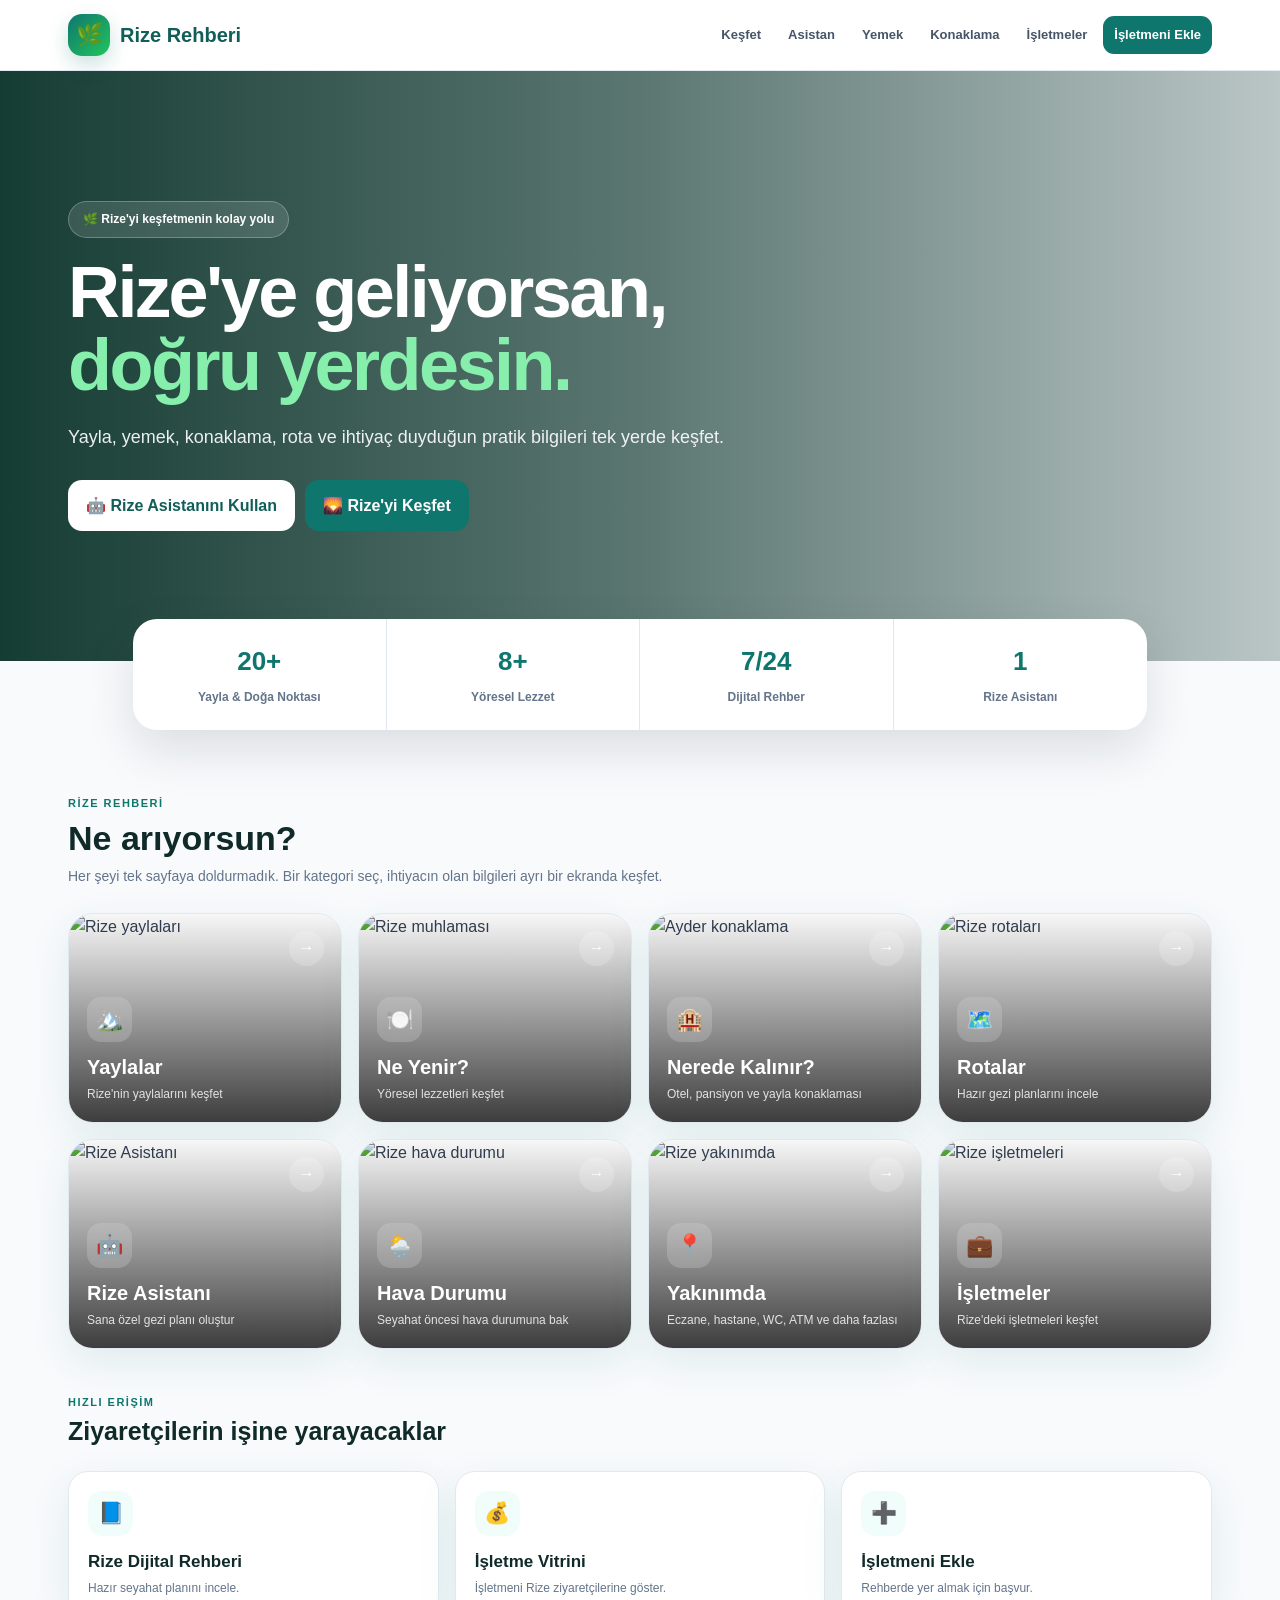
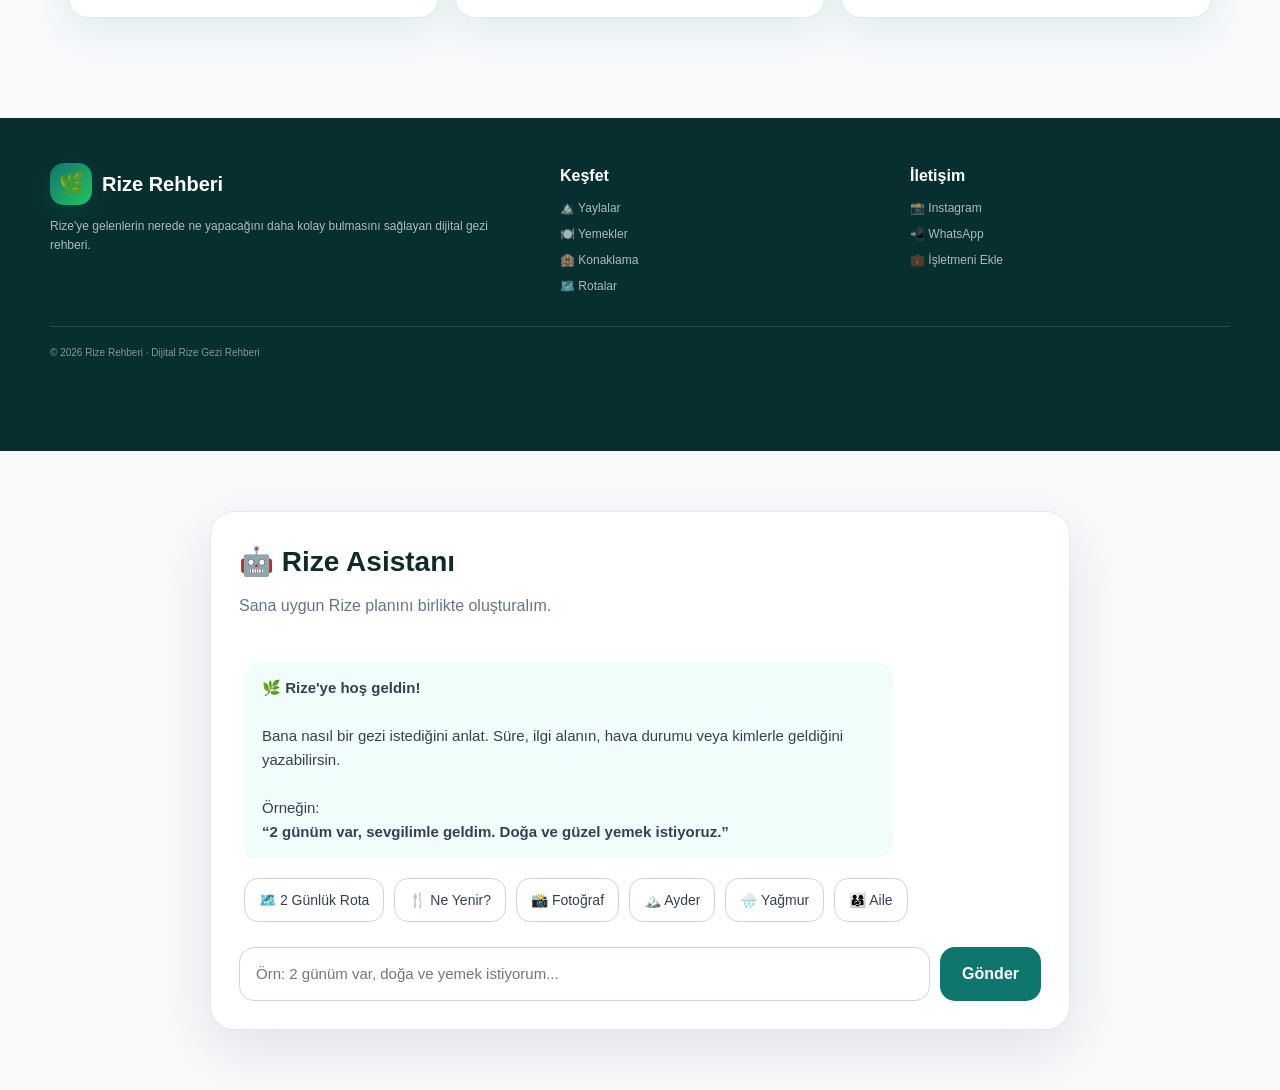
==== commit 55c5f7f4: "Implement Rize Asistanı 3.0 features and styles Added new styles and functionality for Rize Asistanı" ====
--- a/rize.html
+++ b/rize.html
@@ -6293,4 +6293,543 @@
      🌿 RİZE ASİSTANI 2.0 SONU
      ========================================================= -->
 </body>
+  <!-- =========================================================
+     🌿 RİZE ASİSTANI 3.0
+     ========================================================= -->
+
+<style>
+.rize-ai-v2{
+    width:100%;
+    max-width:900px;
+    margin:60px auto;
+    padding:0 20px;
+}
+
+.rize-ai-v2-box{
+    background:#ffffff;
+    border:1px solid #e2e8f0;
+    border-radius:24px;
+    padding:28px;
+    box-shadow:0 20px 60px rgba(15,23,42,.10);
+}
+
+.rize-ai-v2-title{
+    font-size:28px;
+    font-weight:800;
+    color:#102a2a;
+    margin-bottom:8px;
+}
+
+.rize-ai-v2-subtitle{
+    color:#64748b;
+    margin-bottom:24px;
+}
+
+.rize-ai-v2-chat{
+    max-height:520px;
+    overflow-y:auto;
+    padding:5px;
+}
+
+.rize-ai-v2-message{
+    display:flex;
+    margin:14px 0;
+}
+
+.rize-ai-v2-message.bot{
+    justify-content:flex-start;
+}
+
+.rize-ai-v2-message.user{
+    justify-content:flex-end;
+}
+
+.rize-ai-v2-bubble{
+    max-width:82%;
+    padding:14px 18px;
+    border-radius:18px;
+    line-height:1.6;
+    font-size:15px;
+}
+
+.rize-ai-v2-message.bot .rize-ai-v2-bubble{
+    background:#f0fdfa;
+    color:#334155;
+    border-bottom-left-radius:5px;
+}
+
+.rize-ai-v2-message.user .rize-ai-v2-bubble{
+    background:#0f766e;
+    color:#ffffff;
+    border-bottom-right-radius:5px;
+}
+
+.rize-ai-v2-actions{
+    display:flex;
+    flex-wrap:wrap;
+    gap:10px;
+    margin-top:20px;
+}
+
+.rize-ai-v2-action{
+    border:1px solid #cbd5e1;
+    background:#ffffff;
+    color:#334155;
+    border-radius:14px;
+    padding:10px 14px;
+    cursor:pointer;
+    font-size:14px;
+    transition:.2s;
+}
+
+.rize-ai-v2-action:hover{
+    background:#f0fdfa;
+    border-color:#14b8a6;
+    color:#0f766e;
+}
+
+.rize-ai-v2-input-area{
+    display:flex;
+    gap:10px;
+    margin-top:20px;
+}
+
+.rize-ai-v2-input{
+    flex:1;
+    min-width:0;
+    border:1px solid #cbd5e1;
+    border-radius:15px;
+    padding:14px 16px;
+    font-size:15px;
+    outline:none;
+}
+
+.rize-ai-v2-input:focus{
+    border-color:#14b8a6;
+    box-shadow:0 0 0 3px rgba(20,184,166,.10);
+}
+
+.rize-ai-v2-send{
+    border:0;
+    background:#0f766e;
+    color:#ffffff;
+    padding:0 22px;
+    border-radius:15px;
+    font-weight:700;
+    cursor:pointer;
+}
+
+.rize-ai-v2-send:hover{
+    background:#115e59;
+}
+
+@media(max-width:600px){
+
+    .rize-ai-v2{
+        padding:0 12px;
+        margin:40px auto;
+    }
+
+    .rize-ai-v2-box{
+        padding:18px;
+        border-radius:20px;
+    }
+
+    .rize-ai-v2-title{
+        font-size:23px;
+    }
+
+    .rize-ai-v2-bubble{
+        max-width:90%;
+    }
+
+    .rize-ai-v2-input-area{
+        flex-direction:column;
+    }
+
+    .rize-ai-v2-send{
+        min-height:48px;
+    }
+}
+</style>
+
+
+<section class="rize-ai-v2" id="rizeAsistaniV2">
+
+    <div class="rize-ai-v2-box">
+
+        <div class="rize-ai-v2-title">
+            🤖 Rize Asistanı
+        </div>
+
+        <div class="rize-ai-v2-subtitle">
+            Sana uygun Rize planını birlikte oluşturalım.
+        </div>
+
+        <div class="rize-ai-v2-chat" id="rizeAiV2Chat">
+
+            <div class="rize-ai-v2-message bot">
+
+                <div class="rize-ai-v2-bubble">
+
+                    🌿 <strong>Rize'ye hoş geldin!</strong><br><br>
+
+                    Bana nasıl bir gezi istediğini anlat.
+                    Süre, ilgi alanın, hava durumu veya kimlerle
+                    geldiğini yazabilirsin.<br><br>
+
+                    Örneğin:<br>
+
+                    <strong>
+                    “2 günüm var, sevgilimle geldim.
+                    Doğa ve güzel yemek istiyoruz.”
+                    </strong>
+
+                </div>
+
+            </div>
+
+            <div class="rize-ai-v2-actions">
+
+                <button class="rize-ai-v2-action"
+                    onclick="rizeAiV2Quick('2 günlük doğa ve yemek rotası istiyorum')">
+                    🗺️ 2 Günlük Rota
+                </button>
+
+                <button class="rize-ai-v2-action"
+                    onclick="rizeAiV2Quick('Rize’de ne yemeliyim?')">
+                    🍴 Ne Yenir?
+                </button>
+
+                <button class="rize-ai-v2-action"
+                    onclick="rizeAiV2Quick('Fotoğraf çekmek için Rize’de nereye gitmeliyim?')">
+                    📸 Fotoğraf
+                </button>
+
+                <button class="rize-ai-v2-action"
+                    onclick="rizeAiV2Quick('Ayder için gezi planı yap')">
+                    🏔️ Ayder
+                </button>
+
+                <button class="rize-ai-v2-action"
+                    onclick="rizeAiV2Quick('Yağmurlu havada Rize’de ne yapabilirim?')">
+                    🌧️ Yağmur
+                </button>
+
+                <button class="rize-ai-v2-action"
+                    onclick="rizeAiV2Quick('Çocukla Rize’ye geldim, ne yapabiliriz?')">
+                    👨‍👩‍👧 Aile
+                </button>
+
+            </div>
+
+        </div>
+
+        <div class="rize-ai-v2-input-area">
+
+            <input
+                id="rizeAiV2Input"
+                class="rize-ai-v2-input"
+                type="text"
+                placeholder="Örn: 2 günüm var, doğa ve yemek istiyorum..."
+            >
+
+            <button
+                class="rize-ai-v2-send"
+                onclick="rizeAiV2Send()">
+                Gönder
+            </button>
+
+        </div>
+
+    </div>
+
+</section>
+
+
+<script>
+
+const RIZE_AI_WORKER_URL =
+"https://rize-asistani.koseailesi5375.workers.dev/";
+
+
+/* AI KONUŞMA HAFIZASI */
+
+let rizeAiHistory = [];
+
+
+/* MESAJI EKRANA EKLE */
+
+function rizeAiV2AddMessage(role,text){
+
+    const chat =
+    document.getElementById("rizeAiV2Chat");
+
+    if(!chat) return;
+
+    const message =
+    document.createElement("div");
+
+    message.className =
+    "rize-ai-v2-message " +
+    (role === "user" ? "user" : "bot");
+
+    const bubble =
+    document.createElement("div");
+
+    bubble.className =
+    "rize-ai-v2-bubble";
+
+    bubble.innerHTML =
+    String(text)
+    .replace(/&/g,"&amp;")
+    .replace(/</g,"&lt;")
+    .replace(/>/g,"&gt;")
+    .replace(/\n/g,"<br>");
+
+    message.appendChild(bubble);
+
+    chat.appendChild(message);
+
+    chat.scrollTop =
+    chat.scrollHeight;
+}
+
+
+/* DÜŞÜNÜYOR */
+
+function rizeAiShowTyping(){
+
+    const chat =
+    document.getElementById("rizeAiV2Chat");
+
+    if(!chat) return;
+
+    const old =
+    document.getElementById("rizeAiV2Typing");
+
+    if(old) return;
+
+    const typing =
+    document.createElement("div");
+
+    typing.id =
+    "rizeAiV2Typing";
+
+    typing.className =
+    "rize-ai-v2-message bot";
+
+    typing.innerHTML = `
+        <div class="rize-ai-v2-bubble">
+            🌿 Rize Asistanı düşünüyor...
+        </div>
+    `;
+
+    chat.appendChild(typing);
+
+    chat.scrollTop =
+    chat.scrollHeight;
+}
+
+
+/* DÜŞÜNÜYORU KALDIR */
+
+function rizeAiHideTyping(){
+
+    const typing =
+    document.getElementById("rizeAiV2Typing");
+
+    if(typing){
+        typing.remove();
+    }
+}
+
+
+/* GERÇEK AI */
+
+async function rizeAiV2Quick(question){
+
+    if(!question) return;
+
+    question =
+    String(question).trim();
+
+    if(!question) return;
+
+
+    /* Kullanıcı mesajı */
+
+    rizeAiV2AddMessage(
+        "user",
+        question
+    );
+
+
+    /* Hafızaya ekle */
+
+    rizeAiHistory.push({
+        role:"user",
+        content:question
+    });
+
+
+    /* Son 20 mesaj */
+
+    if(rizeAiHistory.length > 20){
+
+        rizeAiHistory =
+        rizeAiHistory.slice(-20);
+    }
+
+
+    rizeAiShowTyping();
+
+
+    try{
+
+        const response =
+        await fetch(
+            RIZE_AI_WORKER_URL,
+            {
+                method:"POST",
+
+                headers:{
+                    "Content-Type":
+                    "application/json"
+                },
+
+                body:JSON.stringify({
+                    messages:
+                    rizeAiHistory
+                })
+            }
+        );
+
+
+        if(!response.ok){
+
+            throw new Error(
+                "Worker bağlantısı başarısız"
+            );
+        }
+
+
+        const data =
+        await response.json();
+
+
+        rizeAiHideTyping();
+
+
+        if(
+            !data.success ||
+            !data.answer
+        ){
+
+            rizeAiV2AddMessage(
+                "assistant",
+                "Şu anda cevap oluşturamadım. Birkaç saniye sonra tekrar deneyebilir misin? 🌿"
+            );
+
+            return;
+        }
+
+
+        /* AI CEVABI */
+
+        rizeAiV2AddMessage(
+            "assistant",
+            data.answer
+        );
+
+
+        /* AI hafızası */
+
+        rizeAiHistory.push({
+            role:"assistant",
+            content:data.answer
+        });
+
+
+        if(rizeAiHistory.length > 20){
+
+            rizeAiHistory =
+            rizeAiHistory.slice(-20);
+        }
+
+
+    }catch(error){
+
+        console.error(
+            "Rize AI Hatası:",
+            error
+        );
+
+        rizeAiHideTyping();
+
+        rizeAiV2AddMessage(
+            "assistant",
+            "Bağlantıda küçük bir sorun oldu. Birkaç saniye sonra tekrar deneyebilir misin? 🌿"
+        );
+    }
+}
+
+
+/* GÖNDER */
+
+async function rizeAiV2Send(){
+
+    const input =
+    document.getElementById(
+        "rizeAiV2Input"
+    );
+
+    if(!input) return;
+
+    const question =
+    input.value.trim();
+
+    if(!question) return;
+
+    input.value = "";
+
+    await rizeAiV2Quick(
+        question
+    );
+}
+
+
+/* ENTER */
+
+document.addEventListener(
+"keydown",
+function(event){
+
+    const input =
+    document.getElementById(
+        "rizeAiV2Input"
+    );
+
+    if(
+        input &&
+        document.activeElement === input &&
+        event.key === "Enter"
+    ){
+
+        event.preventDefault();
+
+        rizeAiV2Send();
+    }
+});
+
+
+console.log(
+"🌿 Rize Asistanı 3.0 aktif"
+);
+
+</script>
+
+
+</body>
 </html>
+</html>
